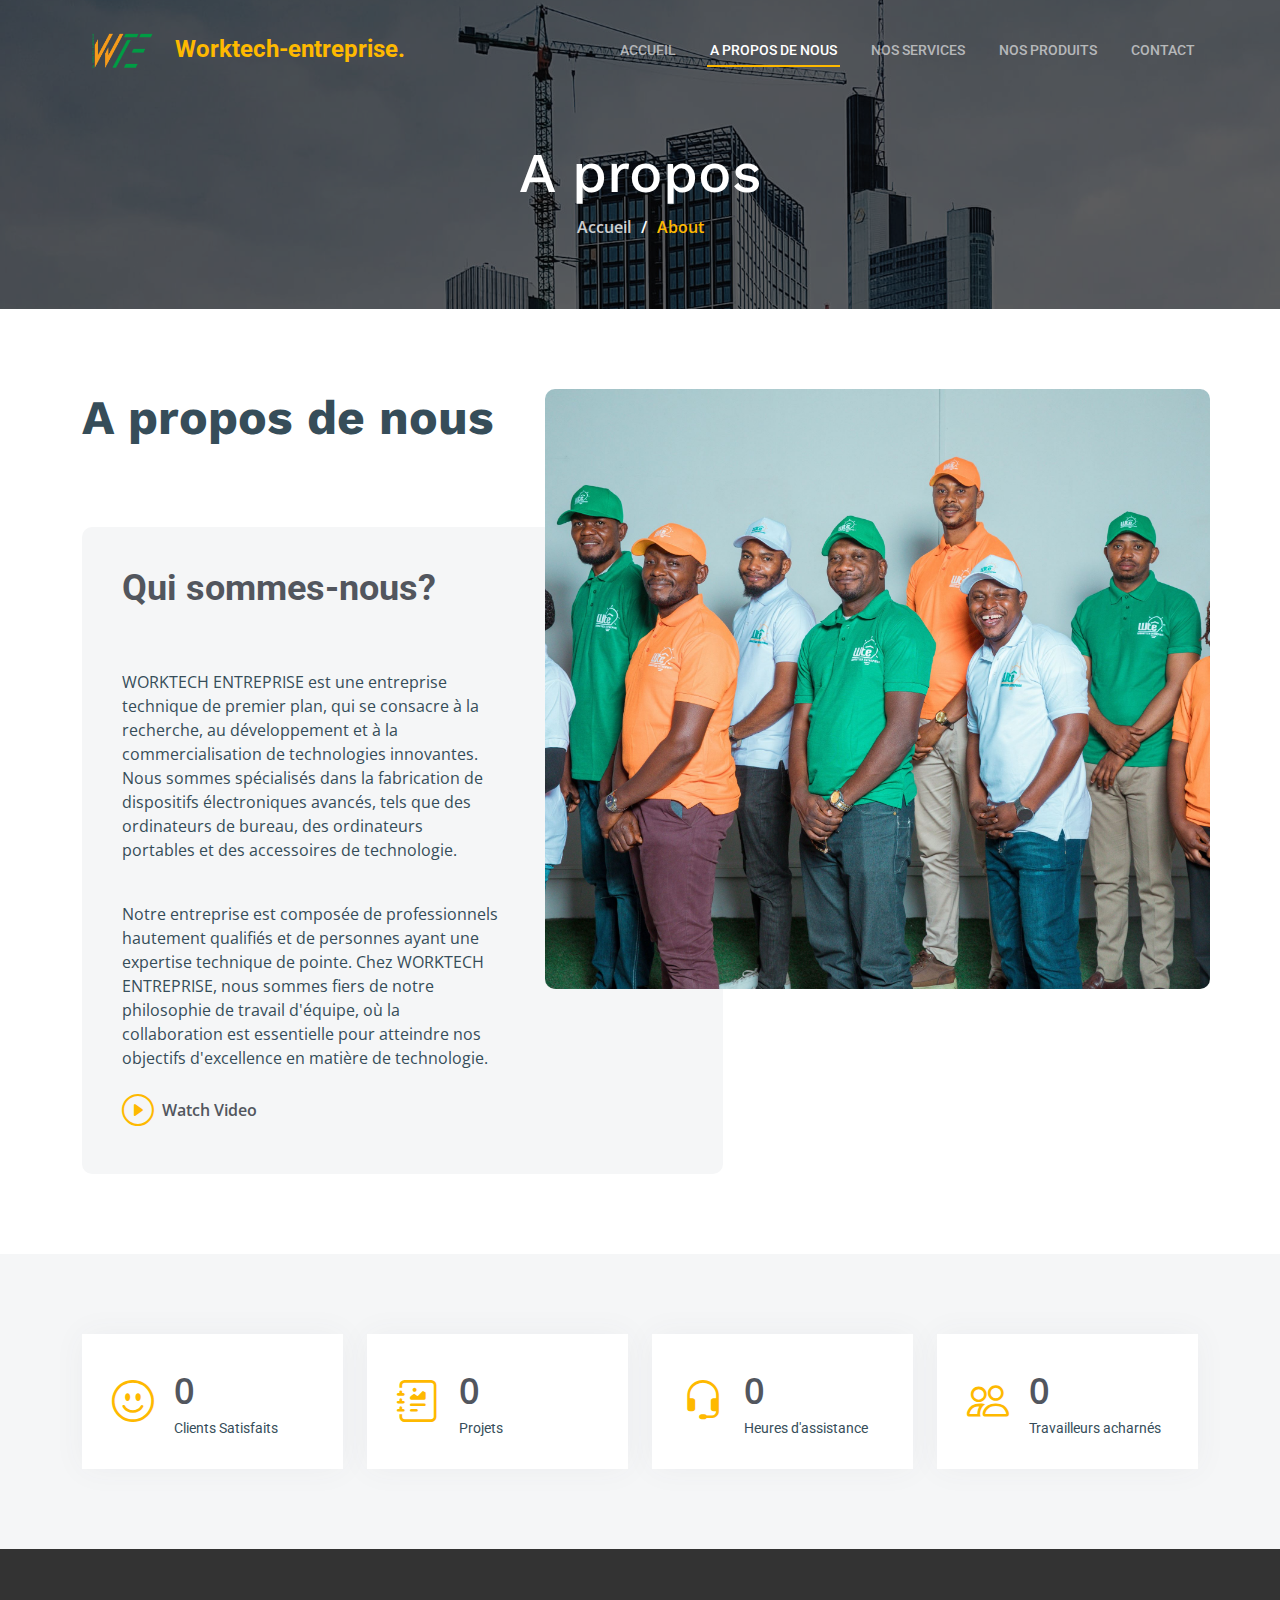
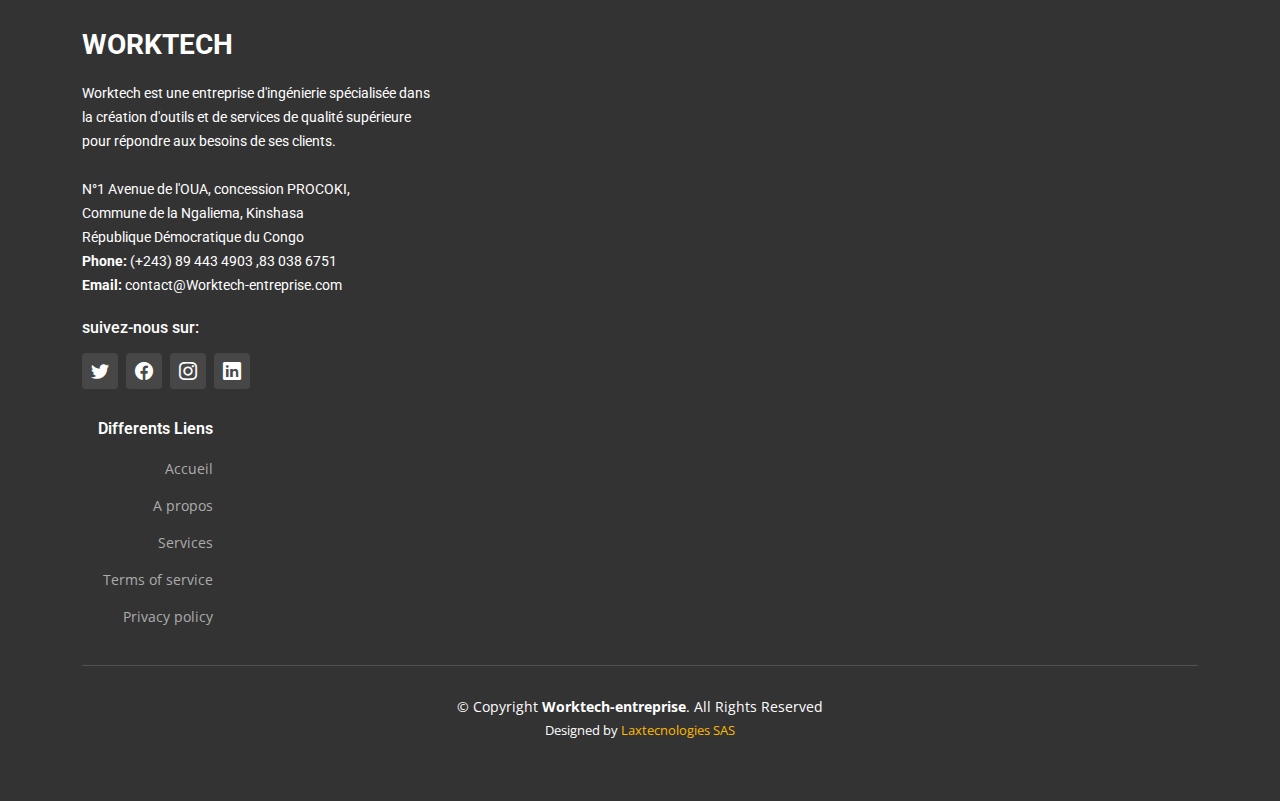
==== about.html @ 432098ad "add all products" ====
<!DOCTYPE html>
<html lang="en">
  <head>
    <meta charset="utf-8" />
    <meta content="width=device-width, initial-scale=1.0" name="viewport" />

    <title>worktech-A propos </title>
    <meta content="" name="description" />
    <meta content="" name="keywords" />

    <!-- Favicons -->
    <!-- Favicons -->
  <link href="assets/LOGOS/favicon.ico" rel="icon">
  <link href="assets/LOGOS/apple-touch-icon.png" rel="apple-touch-icon">

    <!-- Google Fonts -->
    <link rel="preconnect" href="https://fonts.googleapis.com" />
    <link rel="preconnect" href="https://fonts.gstatic.com" crossorigin />
    <link
      href="https://fonts.googleapis.com/css2?family=Open+Sans:ital,wght@0,300;0,400;0,500;0,600;0,700;1,300;1,400;1,600;1,700&family=Roboto:ital,wght@0,300;0,400;0,500;0,600;0,700;1,300;1,400;1,500;1,600;1,700&family=Work+Sans:ital,wght@0,300;0,400;0,500;0,600;0,700;1,300;1,400;1,500;1,600;1,700&display=swap"
      rel="stylesheet"
    />

    <!-- Vendor CSS Files -->
    <link
      href="assets/vendor/bootstrap/css/bootstrap.min.css"
      rel="stylesheet"
    />
    <link
      href="assets/vendor/bootstrap-icons/bootstrap-icons.css"
      rel="stylesheet"
    />
    <link
      href="assets/vendor/fontawesome-free/css/all.min.css"
      rel="stylesheet"
    />
    <link href="assets/vendor/aos/aos.css" rel="stylesheet" />
    <link
      href="assets/vendor/glightbox/css/glightbox.min.css"
      rel="stylesheet"
    />
    <link href="assets/vendor/swiper/swiper-bundle.min.css" rel="stylesheet" />

    <!-- Template Main CSS File -->
    <link href="assets/css/main.css" rel="stylesheet" />

    <!-- =======================================================
  * Template Name: UpConstruction
  * Updated: Jul 27 2023 with Bootstrap v5.3.1
  * Template URL: https://bootstrapmade.com/upconstruction-bootstrap-construction-website-template/
  * Author: BootstrapMade.com
  * License: https://bootstrapmade.com/license/
  ======================================================== -->
  </head>

  <body>
    <!-- ======= Header ======= -->
    <header id="header" class="header d-flex align-items-center">
    <div class="container-fluid container-xl d-flex align-items-center justify-content-between">

      <a href="index.html" class="logo d-flex align-items-center">
        <!-- Uncomment the line below if you also wish to use an image logo -->
        <!-- <img src="assets/img/logo.png" alt=""> -->
        <h1><img src="/assets/LOGOS/TECH NOUVEAU LOGO-1.png" alt=""> <span class="hidden-name">Worktech-entreprise</span><span>.</span></h1>
      </a>

      <i class="mobile-nav-toggle mobile-nav-show bi bi-list"></i>
      <i class="mobile-nav-toggle mobile-nav-hide d-none bi bi-x"></i>
      <nav id="navbar" class="navbar">
        <ul>
          <li><a href="index.html">Accueil</a></li>
          <li><a href="about.html" class="active">A propos de nous</a></li>
          <li><a href="services.html">Nos services</a></li>
          <li><a href="projects.html">Nos Produits</a></li>
         <!--  <li><a href="blog.html">Galerie</a></li> -->
          <!-- <li class="dropdown"><a href="#"><span>Dropdown</span> <i class="bi bi-chevron-down dropdown-indicator"></i></a>
            <ul>
              <li><a href="#">Dropdown 1</a></li>
              <li class="dropdown"><a href="#"><span>Deep Dropdown</span> <i class="bi bi-chevron-down dropdown-indicator"></i></a>
                <ul>
                  <li><a href="#">Deep Dropdown 1</a></li>
                  <li><a href="#">Deep Dropdown 2</a></li>
                  <li><a href="#">Deep Dropdown 3</a></li>
                  <li><a href="#">Deep Dropdown 4</a></li>
                  <li><a href="#">Deep Dropdown 5</a></li>
                </ul>
              </li>
              <li><a href="#">Dropdown 2</a></li>
              <li><a href="#">Dropdown 3</a></li>
              <li><a href="#">Dropdown 4</a></li>
            </ul>
          </li> -->
          <li><a href="contact.html">Contact</a></li>
        </ul>
      </nav><!-- .navbar -->

    </div>
  </header><!-- End Header -->


    <main id="main">
      <!-- ======= Breadcrumbs ======= -->
      <div
        class="breadcrumbs d-flex align-items-center"
        style="background-image: url('/assets/img/breadcrumbs-bg.jpg')"
      >
        <div
          class="container position-relative d-flex flex-column align-items-center"
          data-aos="fade"
        >
          <h2>A propos</h2>
          <ol>
            <li><a href="index.html">Accueil</a></li>
            <li>About</li>
          </ol>
        </div>
      </div>
      <!-- End Breadcrumbs -->

      <!-- ======= About Section ======= -->
      <section id="about" class="about">
        <div class="container" data-aos="fade-up">
          <div class="row position-relative">
            <div
              class="col-lg-7 about-img"
              style="background-image: url(assets/worktech/aboutus.jpg); object-fit: cover; border-radius: 10px;"
            ></div>

            <div class="col-lg-7" >
              <h2>A propos de nous</h2>
              <div class="our-story" style="border-radius: 10px;">
                <h3>Qui sommes-nous?</h3>
                <br />
                <p></p>
                <ul hidden>
                  <li>
                    <i class="bi bi-check-circle"></i>
                    <span>Ullamco laboris nisi ut aliquip ex ea commo</span>
                  </li>
                  <li>
                    <i class="bi bi-check-circle"></i>
                    <span>Duis aute irure dolor in reprehenderit in</span>
                  </li>
                  <li>
                    <i class="bi bi-check-circle"></i>
                    <span>Ullamco laboris nisi ut aliquip ex ea</span>
                  </li>
                </ul>
                <p>
                  WORKTECH ENTREPRISE est une entreprise technique de premier
                  plan, qui se consacre à la recherche, au développement et à la
                  commercialisation de technologies innovantes. Nous sommes
                  spécialisés dans la fabrication de dispositifs électroniques
                  avancés, tels que des ordinateurs de bureau, des ordinateurs
                  portables et des accessoires de technologie.
                </p>
                <br />
                <p>
                  Notre entreprise est composée de professionnels hautement
                  qualifiés et de personnes ayant une expertise technique de
                  pointe. Chez WORKTECH ENTREPRISE, nous sommes fiers de notre
                  philosophie de travail d'équipe, où la collaboration est
                  essentielle pour atteindre nos objectifs d'excellence en
                  matière de technologie.
                </p>

                <div
                  class="watch-video d-flex align-items-center position-relative"
                >
                  <i class="bi bi-play-circle"></i>
                  <a
                    href="/assets/LOGOS/Tout produits WTE Catalog-V2.mp4"
                    class="glightbox stretched-link"
                    >Watch Video</a
                  >
                </div>
              </div>
            </div>
          </div>
        </div>
      </section>
      <!-- End About Section -->

      <!-- ======= Stats Counter Section ======= -->
      <section id="stats-counter" class="stats-counter section-bg">
        <div class="container">
          <div class="row gy-4">
            <div class="col-lg-3 col-md-6">
              <div class="stats-item d-flex align-items-center w-100 h-100">
                <i class="bi bi-emoji-smile color-blue flex-shrink-0"></i>
                <div>
                  <span
                    data-purecounter-start="0"
                    data-purecounter-end="232"
                    data-purecounter-duration="1"
                    class="purecounter"
                  ></span>
                  <p>Clients Satisfaits</p>
                </div>
              </div>
            </div>
            <!-- End Stats Item -->

            <div class="col-lg-3 col-md-6">
              <div class="stats-item d-flex align-items-center w-100 h-100">
                <i
                  class="bi bi-journal-richtext color-orange flex-shrink-0"
                ></i>
                <div>
                  <span
                    data-purecounter-start="0"
                    data-purecounter-end="100"
                    data-purecounter-duration="1"
                    class="purecounter"
                  ></span>
                  <p>Projets</p>
                </div>
              </div>
            </div>
            <!-- End Stats Item -->

            <div class="col-lg-3 col-md-6">
              <div class="stats-item d-flex align-items-center w-100 h-100">
                <i class="bi bi-headset color-green flex-shrink-0"></i>
                <div>
                  <span
                    data-purecounter-start="0"
                    data-purecounter-end="1463"
                    data-purecounter-duration="1"
                    class="purecounter"
                  ></span>
                  <p>Heures d'assistance</p>
                </div>
              </div>
            </div>
            <!-- End Stats Item -->

            <div class="col-lg-3 col-md-6">
              <div class="stats-item d-flex align-items-center w-100 h-100">
                <i class="bi bi-people color-pink flex-shrink-0"></i>
                <div>
                  <span
                    data-purecounter-start="0"
                    data-purecounter-end="15"
                    data-purecounter-duration="1"
                    class="purecounter"
                  ></span>
                  <p>Travailleurs acharnés</p>
                </div>
              </div>
            </div>
            <!-- End Stats Item -->
          </div>
        </div>
      </section>
      <!-- End Stats Counter Section -->

      <!-- ======= Alt Services Section ======= -->
      <section hidden id="alt-services" class="alt-services">
        <div class="container" data-aos="fade-up">
          <div class="row justify-content-around gy-4">
            <div
              class="col-lg-6 img-bg"
              style="background-image: url(assets/img/alt-services.jpg)"
              data-aos="zoom-in"
              data-aos-delay="100"
            ></div>

            <div class="col-lg-5 d-flex flex-column justify-content-center">
              <h3>Enim quis est voluptatibus aliquid consequatur fugiat</h3>
              <p>
                Esse voluptas cumque vel exercitationem. Reiciendis est hic
                accusamus. Non ipsam et sed minima temporibus laudantium. Soluta
                voluptate sed facere corporis dolores excepturi
              </p>

              <div
                class="icon-box d-flex position-relative"
                data-aos="fade-up"
                data-aos-delay="100"
              >
                <i class="bi bi-easel flex-shrink-0"></i>
                <div>
                  <h4><a href="" class="stretched-link">Lorem Ipsum</a></h4>
                  <p>
                    Voluptatum deleniti atque corrupti quos dolores et quas
                    molestias excepturi sint occaecati cupiditate non provident
                  </p>
                </div>
              </div>
              <!-- End Icon Box -->

              <div
                class="icon-box d-flex position-relative"
                data-aos="fade-up"
                data-aos-delay="200"
              >
                <i class="bi bi-patch-check flex-shrink-0"></i>
                <div>
                  <h4><a href="" class="stretched-link">Nemo Enim</a></h4>
                  <p>
                    At vero eos et accusamus et iusto odio dignissimos ducimus
                    qui blanditiis praesentium voluptatum deleniti atque
                  </p>
                </div>
              </div>
              <!-- End Icon Box -->

              <div
                class="icon-box d-flex position-relative"
                data-aos="fade-up"
                data-aos-delay="300"
              >
                <i class="bi bi-brightness-high flex-shrink-0"></i>
                <div>
                  <h4><a href="" class="stretched-link">Dine Pad</a></h4>
                  <p>
                    Explicabo est voluptatum asperiores consequatur magnam. Et
                    veritatis odit. Sunt aut deserunt minus aut eligendi omnis
                  </p>
                </div>
              </div>
              <!-- End Icon Box -->

              <div
                class="icon-box d-flex position-relative"
                data-aos="fade-up"
                data-aos-delay="400"
              >
                <i class="bi bi-brightness-high flex-shrink-0"></i>
                <div>
                  <h4><a href="" class="stretched-link">Tride clov</a></h4>
                  <p>
                    Est voluptatem labore deleniti quis a delectus et. Saepe
                    dolorem libero sit non aspernatur odit amet. Et eligendi
                  </p>
                </div>
              </div>
              <!-- End Icon Box -->
            </div>
          </div>
        </div>
      </section>
      <!-- End Alt Services Section -->

      <!-- ======= Alt Services Section 2 ======= -->
      <section hidden id="alt-services-2" class="alt-services section-bg">
        <div class="container" data-aos="fade-up">
          <div class="row justify-content-around gy-4">
            <div class="col-lg-5 d-flex flex-column justify-content-center">
              <h3>
                Non quasi officia eum nobis et rerum epudiandae rem voluptatem
              </h3>
              <p>
                Maxime quia dolorum alias perspiciatis. Earum voluptatem sint at
                non. Ducimus maxime minima iste magni sit praesentium assumenda
                minus. Amet rerum saepe tempora vero.
              </p>

              <div
                class="icon-box d-flex position-relative"
                data-aos="fade-up"
                data-aos-delay="100"
              >
                <i class="bi bi-easel flex-shrink-0"></i>
                <div>
                  <h4><a href="" class="stretched-link">Lorem Ipsum</a></h4>
                  <p>
                    Voluptatum deleniti atque corrupti quos dolores et quas
                    molestias excepturi sint occaecati cupiditate non provident
                  </p>
                </div>
              </div>
              <!-- End Icon Box -->

              <div
                class="icon-box d-flex position-relative"
                data-aos="fade-up"
                data-aos-delay="200"
              >
                <i class="bi bi-patch-check flex-shrink-0"></i>
                <div>
                  <h4><a href="" class="stretched-link">Nemo Enim</a></h4>
                  <p>
                    At vero eos et accusamus et iusto odio dignissimos ducimus
                    qui blanditiis praesentium voluptatum deleniti atque
                  </p>
                </div>
              </div>
              <!-- End Icon Box -->

              <div
                class="icon-box d-flex position-relative"
                data-aos="fade-up"
                data-aos-delay="300"
              >
                <i class="bi bi-brightness-high flex-shrink-0"></i>
                <div>
                  <h4><a href="" class="stretched-link">Dine Pad</a></h4>
                  <p>
                    Explicabo est voluptatum asperiores consequatur magnam. Et
                    veritatis odit. Sunt aut deserunt minus aut eligendi omnis
                  </p>
                </div>
              </div>
              <!-- End Icon Box -->

              <div
                class="icon-box d-flex position-relative"
                data-aos="fade-up"
                data-aos-delay="400"
              >
                <i class="bi bi-brightness-high flex-shrink-0"></i>
                <div>
                  <h4><a href="" class="stretched-link">Tride clov</a></h4>
                  <p>
                    Est voluptatem labore deleniti quis a delectus et. Saepe
                    dolorem libero sit non aspernatur odit amet. Et eligendi
                  </p>
                </div>
              </div>
              <!-- End Icon Box -->
            </div>

            <div
              class="col-lg-6 img-bg"
              style="background-image: url(assets/img/alt-services-2.jpg)"
              data-aos="zoom-in"
              data-aos-delay="100"
            ></div>
          </div>
        </div>
      </section>
      <!-- End Alt Services Section 2 -->

      <!-- ======= Our Team Section ======= -->
      <section hidden id="team" class="team">
        <div class="container" data-aos="fade-up">
          <div class="section-header">
            <h2>Notre équipe</h2>
            <p hidden>
              Aperiam dolorum et et wuia molestias qui eveniet numquam nihil
              porro incidunt dolores placeat sunt id nobis omnis tiledo stran
              delop
            </p>
          </div>

          <div class="row gy-5">
            <div
              class="col-lg-4 col-md-6 member"
              data-aos="fade-up"
              data-aos-delay="100"
            >
            <style>
              .member-img{
                width: 250px;
                height: 250px;
                object-fit: cover;
              }
            </style>

              <div class="member-img">
                <img
                  src="assets/worktech/Gérant1.png"
                  class="img-fluid"
                  alt="Gerant rodrick disolokele"
                />
                <div hidden class="social">
                  <a href="#"><i class="bi bi-twitter"></i></a>
                  <a href="#"><i class="bi bi-facebook"></i></a>
                  <a href="#"><i class="bi bi-instagram"></i></a>
                  <a href="#"><i class="bi bi-linkedin"></i></a>
                </div>
              </div>
              <div class="member-info text-center">
                <h4>Rodrick disolokele</h4>
                <span> Gerant</span>
                <p hidden>
                  Aliquam iure quaerat voluptatem praesentium possimus unde
                  laudantium vel dolorum distinctio dire flow
                </p>
              </div>
            </div>
            <!-- End Team Member -->

            <div hidden
              class="col-lg-4 col-md-6 member"
              data-aos="fade-up"
              data-aos-delay="200"
            >
              <div class="member-img">
                <img
                  src="assets/worktech/Charger de Commerce interne et externe.png"
                  class="img-fluid"
                  alt=""
                />
                <div class="social">
                  <a href="#"><i class="bi bi-twitter"></i></a>
                  <a href="#"><i class="bi bi-facebook"></i></a>
                  <a href="#"><i class="bi bi-instagram"></i></a>
                  <a href="#"><i class="bi bi-linkedin"></i></a>
                </div>
              </div>
              <div class="member-info text-center">
                <h4>Sarah Jhonson</h4>
                <span>Charger de Commerce interne et externe</span>
                <p>
                  Labore ipsam sit consequatur exercitationem rerum laboriosam
                  laudantium aut quod dolores exercitationem ut
                </p>
              </div>
            </div>
            <!-- End Team Member -->

            <div hidden
              class="col-lg-4 col-md-6 member"
              data-aos="fade-up"
              data-aos-delay="300"
            >
              <div class="member-img">
                <img
                  src="assets/worktech/Charger de Marketing.png"
                  class="img-fluid"
                  alt=""
                />
                <div class="social">
                  <a href="#"><i class="bi bi-twitter"></i></a>
                  <a href="#"><i class="bi bi-facebook"></i></a>
                  <a href="#"><i class="bi bi-instagram"></i></a>
                  <a href="#"><i class="bi bi-linkedin"></i></a>
                </div>
              </div>
              <div class="member-info text-center">
                <h4>William Anderson</h4>
                <span>Charger de Marketing</span>
                <p>
                  Illum minima ea autem doloremque ipsum quidem quas aspernatur
                  modi ut praesentium vel tque sed facilis at qui
                </p>
              </div>
            </div>
            <!-- End Team Member -->

            <div hidden
              class="col-lg-4 col-md-6 member"
              data-aos="fade-up"
              data-aos-delay="400"
            >
              <div class="member-img">
                <img
                  src="assets/worktech/comptabilité1 et courrier.png"
                  class="img-fluid"
                  alt=""
                />
                <div class="social">
                  <a href="#"><i class="bi bi-twitter"></i></a>
                  <a href="#"><i class="bi bi-facebook"></i></a>
                  <a href="#"><i class="bi bi-instagram"></i></a>
                  <a href="#"><i class="bi bi-linkedin"></i></a>
                </div>
              </div>
              <div class="member-info text-center">
                <h4>Amanda Jepson</h4>
                <span>comptabilité1 et courrier</span>
                <p>
                  Magni voluptatem accusamus assumenda cum nisi aut qui dolorem
                  voluptate sed et veniam quasi quam consectetur
                </p>
              </div>
            </div>
            <!-- End Team Member -->

            <div hidden
              class="col-lg-4 col-md-6 member"
              data-aos="fade-up"
              data-aos-delay="500"
            >
              <div class="member-img">
                <img
                  src="assets/worktech/Juridique.png"
                  class="img-fluid"
                  alt=""
                />
                <div class="social">
                  <a href="#"><i class="bi bi-twitter"></i></a>
                  <a href="#"><i class="bi bi-facebook"></i></a>
                  <a href="#"><i class="bi bi-instagram"></i></a>
                  <a href="#"><i class="bi bi-linkedin"></i></a>
                </div>
              </div>
              <div class="member-info text-center">
                <h4>Brian Doe</h4>
                <span>Juridique</span>
                <p>
                  Qui consequuntur quos accusamus magnam quo est molestiae eius
                  laboriosam sunt doloribus quia impedit laborum velit
                </p>
              </div>
            </div>
            <!-- End Team Member -->

            <div hidden
              class="col-lg-4 col-md-6 member"
              data-aos="fade-up"
              data-aos-delay="600"
            >
              <div class="member-img">
                <img
                  src="assets/worktech/Responsable de la finance.png"
                  class="img-fluid"
                  alt=""
                />
                <div class="social">
                  <a href="#"><i class="bi bi-twitter"></i></a>
                  <a href="#"><i class="bi bi-facebook"></i></a>
                  <a href="#"><i class="bi bi-instagram"></i></a>
                  <a href="#"><i class="bi bi-linkedin"></i></a>
                </div>
              </div>
              <div class="member-info text-center">
                <h4>Josepha Palas</h4>
                <span>Responsable de la finance</span>
                <p>
                  Sint sint eveniet explicabo amet consequatur nesciunt error
                  enim rerum earum et omnis fugit eligendi cupiditate vel
                </p>
              </div>
            </div>
            <!-- End Team Member -->

            <div hidden
              class="col-lg-4 col-md-6 member"
              data-aos="fade-up"
              data-aos-delay="600"
            >
              <div class="member-img">
                <img
                  src="assets/worktech/Secretaire Général.png"
                  class="img-fluid"
                  alt=""
                />
                <div class="social">
                  <a href="#"><i class="bi bi-twitter"></i></a>
                  <a href="#"><i class="bi bi-facebook"></i></a>
                  <a href="#"><i class="bi bi-instagram"></i></a>
                  <a href="#"><i class="bi bi-linkedin"></i></a>
                </div>
              </div>
              <div class="member-info text-center">
                <h4>Josepha Palas</h4>
                <span>Secretaire Général</span>
                <p>
                  Sint sint eveniet explicabo amet consequatur nesciunt error
                  enim rerum earum et omnis fugit eligendi cupiditate vel
                </p>
              </div>
            </div>
            <!-- End Team Member -->


            <div hidden
              class="col-lg-4 col-md-6 member"
              data-aos="fade-up"
              data-aos-delay="600"
            >
              <div class="member-img">
                <img
                  src="assets/worktech/Technicien AD.png"
                  class="img-fluid"
                  alt=""
                />
                <div class="social">
                  <a href="#"><i class="bi bi-twitter"></i></a>
                  <a href="#"><i class="bi bi-facebook"></i></a>
                  <a href="#"><i class="bi bi-instagram"></i></a>
                  <a href="#"><i class="bi bi-linkedin"></i></a>
                </div>
              </div>
              <div class="member-info text-center">
                <h4>Josepha Palas</h4>
                <span>Technicien AD</span>
                <p>
                  Sint sint eveniet explicabo amet consequatur nesciunt error
                  enim rerum earum et omnis fugit eligendi cupiditate vel
                </p>
              </div>
            </div>
            <!-- End Team Member -->

            <div hidden
              class="col-lg-4 col-md-6 member"
              data-aos="fade-up"
              data-aos-delay="600"
            >
              <div class="member-img">
                <img
                  src="assets/worktech/Technicien.png"
                  class="img-fluid"
                  alt=""
                />
                <div class="social">
                  <a href="#"><i class="bi bi-twitter"></i></a>
                  <a href="#"><i class="bi bi-facebook"></i></a>
                  <a href="#"><i class="bi bi-instagram"></i></a>
                  <a href="#"><i class="bi bi-linkedin"></i></a>
                </div>
              </div>
              <div class="member-info text-center">
                <h4>Josepha Palas</h4>
                <span>Technicien</span>
                <p>
                  Sint sint eveniet explicabo amet consequatur nesciunt error
                  enim rerum earum et omnis fugit eligendi cupiditate vel
                </p>
              </div>
            </div>
            <!-- End Team Member -->
          </div>
        </div>
      </section>
      <!-- End Our Team Section -->

      <!-- ======= Testimonials Section ======= -->
      <section hidden id="testimonials" class="testimonials section-bg">
        <div class="container" data-aos="fade-up">
          <div class="section-header">
            <h2>Testimonials</h2>
            <p>
              Quam sed id excepturi ccusantium dolorem ut quis dolores nisi llum
              nostrum enim velit qui ut et autem uia reprehenderit sunt deleniti
            </p>
          </div>

          <div class="slides-2 swiper">
            <div class="swiper-wrapper">
              <div class="swiper-slide">
                <div class="testimonial-wrap">
                  <div class="testimonial-item">
                    <img
                      src="assets/img/testimonials/testimonials-1.jpg"
                      class="testimonial-img"
                      alt=""
                    />
                    <h3>Saul Goodman</h3>
                    <h4>Ceo &amp; Founder</h4>
                    <div class="stars">
                      <i class="bi bi-star-fill"></i
                      ><i class="bi bi-star-fill"></i
                      ><i class="bi bi-star-fill"></i
                      ><i class="bi bi-star-fill"></i
                      ><i class="bi bi-star-fill"></i>
                    </div>
                    <p>
                      <i class="bi bi-quote quote-icon-left"></i>
                      Proin iaculis purus consequat sem cure digni ssim donec
                      porttitora entum suscipit rhoncus. Accusantium quam,
                      ultricies eget id, aliquam eget nibh et. Maecen aliquam,
                      risus at semper.
                      <i class="bi bi-quote quote-icon-right"></i>
                    </p>
                  </div>
                </div>
              </div>
              <!-- End testimonial item -->

              <div class="swiper-slide">
                <div class="testimonial-wrap">
                  <div class="testimonial-item">
                    <img
                      src="assets/img/testimonials/testimonials-2.jpg"
                      class="testimonial-img"
                      alt=""
                    />
                    <h3>Sara Wilsson</h3>
                    <h4>Designer</h4>
                    <div class="stars">
                      <i class="bi bi-star-fill"></i
                      ><i class="bi bi-star-fill"></i
                      ><i class="bi bi-star-fill"></i
                      ><i class="bi bi-star-fill"></i
                      ><i class="bi bi-star-fill"></i>
                    </div>
                    <p>
                      <i class="bi bi-quote quote-icon-left"></i>
                      Export tempor illum tamen malis malis eram quae irure esse
                      labore quem cillum quid cillum eram malis quorum velit
                      fore eram velit sunt aliqua noster fugiat irure amet legam
                      anim culpa.
                      <i class="bi bi-quote quote-icon-right"></i>
                    </p>
                  </div>
                </div>
              </div>
              <!-- End testimonial item -->

              <div class="swiper-slide">
                <div class="testimonial-wrap">
                  <div class="testimonial-item">
                    <img
                      src="assets/img/testimonials/testimonials-3.jpg"
                      class="testimonial-img"
                      alt=""
                    />
                    <h3>Jena Karlis</h3>
                    <h4>Store Owner</h4>
                    <div class="stars">
                      <i class="bi bi-star-fill"></i
                      ><i class="bi bi-star-fill"></i
                      ><i class="bi bi-star-fill"></i
                      ><i class="bi bi-star-fill"></i
                      ><i class="bi bi-star-fill"></i>
                    </div>
                    <p>
                      <i class="bi bi-quote quote-icon-left"></i>
                      Enim nisi quem export duis labore cillum quae magna enim
                      sint quorum nulla quem veniam duis minim tempor labore
                      quem eram duis noster aute amet eram fore quis sint minim.
                      <i class="bi bi-quote quote-icon-right"></i>
                    </p>
                  </div>
                </div>
              </div>
              <!-- End testimonial item -->

              <div class="swiper-slide">
                <div class="testimonial-wrap">
                  <div class="testimonial-item">
                    <img
                      src="assets/img/testimonials/testimonials-4.jpg"
                      class="testimonial-img"
                      alt=""
                    />
                    <h3>Matt Brandon</h3>
                    <h4>Freelancer</h4>
                    <div class="stars">
                      <i class="bi bi-star-fill"></i
                      ><i class="bi bi-star-fill"></i
                      ><i class="bi bi-star-fill"></i
                      ><i class="bi bi-star-fill"></i
                      ><i class="bi bi-star-fill"></i>
                    </div>
                    <p>
                      <i class="bi bi-quote quote-icon-left"></i>
                      Fugiat enim eram quae cillum dolore dolor amet nulla culpa
                      multos export minim fugiat minim velit minim dolor enim
                      duis veniam ipsum anim magna sunt elit fore quem dolore
                      labore illum veniam.
                      <i class="bi bi-quote quote-icon-right"></i>
                    </p>
                  </div>
                </div>
              </div>
              <!-- End testimonial item -->

              <div class="swiper-slide">
                <div class="testimonial-wrap">
                  <div class="testimonial-item">
                    <img
                      src="assets/img/testimonials/testimonials-5.jpg"
                      class="testimonial-img"
                      alt=""
                    />
                    <h3>John Larson</h3>
                    <h4>Entrepreneur</h4>
                    <div class="stars">
                      <i class="bi bi-star-fill"></i
                      ><i class="bi bi-star-fill"></i
                      ><i class="bi bi-star-fill"></i
                      ><i class="bi bi-star-fill"></i
                      ><i class="bi bi-star-fill"></i>
                    </div>
                    <p>
                      <i class="bi bi-quote quote-icon-left"></i>
                      Quis quorum aliqua sint quem legam fore sunt eram irure
                      aliqua veniam tempor noster veniam enim culpa labore duis
                      sunt culpa nulla illum cillum fugiat legam esse veniam
                      culpa fore nisi cillum quid.
                      <i class="bi bi-quote quote-icon-right"></i>
                    </p>
                  </div>
                </div>
              </div>
              <!-- End testimonial item -->
            </div>
            <div class="swiper-pagination"></div>
          </div>
        </div>
      </section>
      <!-- End Testimonials Section -->
    </main>
    <!-- End #main -->

    <!-- ======= Footer ======= -->
    <footer id="footer" class="footer">
      <div class="footer-content position-relative">
        <div class="container">
          <div class="row">
            <div class="col-lg-4 col-md-6">
              <div class="footer-info">
                <h3>Worktech</h3>
                <p>
                  Worktech est une entreprise d'ingénierie spécialisée dans la
                  création d'outils et de services de qualité supérieure pour
                  répondre aux besoins de ses clients.
                </p>
                <p>
                  <br />
                  N°1 Avenue de l'OUA, concession PROCOKI,<br />
                  Commune de la Ngaliema, Kinshasa <br />
                  République Démocratique du Congo<br />
                  <strong>Phone:</strong> (+243) 89 443 4903 ,83 038 6751<br />
                  <strong>Email:</strong> contact@Worktech-entreprise.com<br />
                </p>
                <br />
                <h6>suivez-nous sur:</h6>
                <div class="social-links d-flex mt-3">
                <a href="https://twitter.com/Rodrigue1110?t=mQ6gPwR1kAyjZk72YvC5Tw&s=08" class="d-flex align-items-center justify-content-center"><i class="bi bi-twitter"></i></a>
                <a href="https://web.facebook.com/profile.php?id=100063923026863" class="d-flex align-items-center justify-content-center"><i class="bi bi-facebook"></i></a>
                <a href="https://www.instagram.com/worktechentr/" class="d-flex align-items-center justify-content-center"><i class="bi bi-instagram"></i></a>
                <a href="https://www.linkedin.com/company/worktech-entreprise/?originalSubdomain=cd" class="d-flex align-items-center justify-content-center"><i class="bi bi-linkedin"></i></a>
              </div>
            </div>
                </div>
              </div>
            </div>
            <!-- End footer info column-->

            <div style="text-align: end;" class="col-lg-2 col-md-3 footer-links">
              <h4>Differents Liens</h4>
              <ul>
                <li><a href="index.html">Accueil</a></li>
                <li><a href="about.html">A propos</a></li>
                <li><a href="services.html">Services</a></li>
                <li><a href="#">Terms of service</a></li>
                <li><a href="#">Privacy policy</a></li>
              </ul>
            </div>
            <!-- End footer links column-->

            <!--  <div class="col-lg-2 col-md-3 footer-links">
            <h4>Our Services</h4>
            <ul>
              <li><a href="#">Web Design</a></li>
              <li><a href="#">Web Development</a></li>
              <li><a href="#">Product Management</a></li>
              <li><a href="#">Marketing</a></li>
              <li><a href="#">Graphic Design</a></li>
            </ul>
          </div> --><!-- End footer links column-->

            <!--    <div class="col-lg-2 col-md-3 footer-links">
            <h4>Hic solutasetp</h4>
            <ul>
              <li><a href="#">Molestiae accusamus iure</a></li>
              <li><a href="#">Excepturi dignissimos</a></li>
              <li><a href="#">Suscipit distinctio</a></li>
              <li><a href="#">Dilecta</a></li>
              <li><a href="#">Sit quas consectetur</a></li>
            </ul>
          </div> --><!-- End footer links column-->

            <!-- <div class="col-lg-2 col-md-3 footer-links">
            <h4>Nobis illum</h4>
            <ul>
              <li><a href="#">Ipsam</a></li>
              <li><a href="#">Laudantium dolorum</a></li>
              <li><a href="#">Dinera</a></li>
              <li><a href="#">Trodelas</a></li>
              <li><a href="#">Flexo</a></li>
            </ul>
          </div>--><!-- End footer links column-->
          </div>
        </div>
      </div>

      <div class="footer-legal text-center position-relative">
        <div class="container">
          <div class="copyright">
            &copy; Copyright <strong><span>Worktech-entreprise</span></strong
            >. All Rights Reserved
          </div>
          <div class="credits">
            <!-- All the links in the footer should remain intact. -->
            <!-- You can delete the links only if you purchased the pro version. -->
            <!-- Licensing information: https://bootstrapmade.com/license/ -->
            <!-- Purchase the pro version with working PHP/AJAX contact form: https://bootstrapmade.com/upconstruction-bootstrap-construction-website-template/ -->
            Designed by <a href="https://laxtech.pro/" target="_blank">Laxtecnologies SAS</a>
          </div>
        </div>
      </div>
    </footer>
    <!-- End Footer -->

    <a
      href="#"
      class="scroll-top d-flex align-items-center justify-content-center"
      ><i class="bi bi-arrow-up-short"></i
    ></a>

    <div id="preloader"></div>

    <!-- Vendor JS Files -->
    <script src="assets/vendor/bootstrap/js/bootstrap.bundle.min.js"></script>
    <script src="assets/vendor/aos/aos.js"></script>
    <script src="assets/vendor/glightbox/js/glightbox.min.js"></script>
    <script src="assets/vendor/isotope-layout/isotope.pkgd.min.js"></script>
    <script src="assets/vendor/swiper/swiper-bundle.min.js"></script>
    <script src="assets/vendor/purecounter/purecounter_vanilla.js"></script>
    <script src="assets/vendor/php-email-form/validate.js"></script>

    <!-- Template Main JS File -->
    <script src="assets/js/main.js"></script>
  </body>
</html>
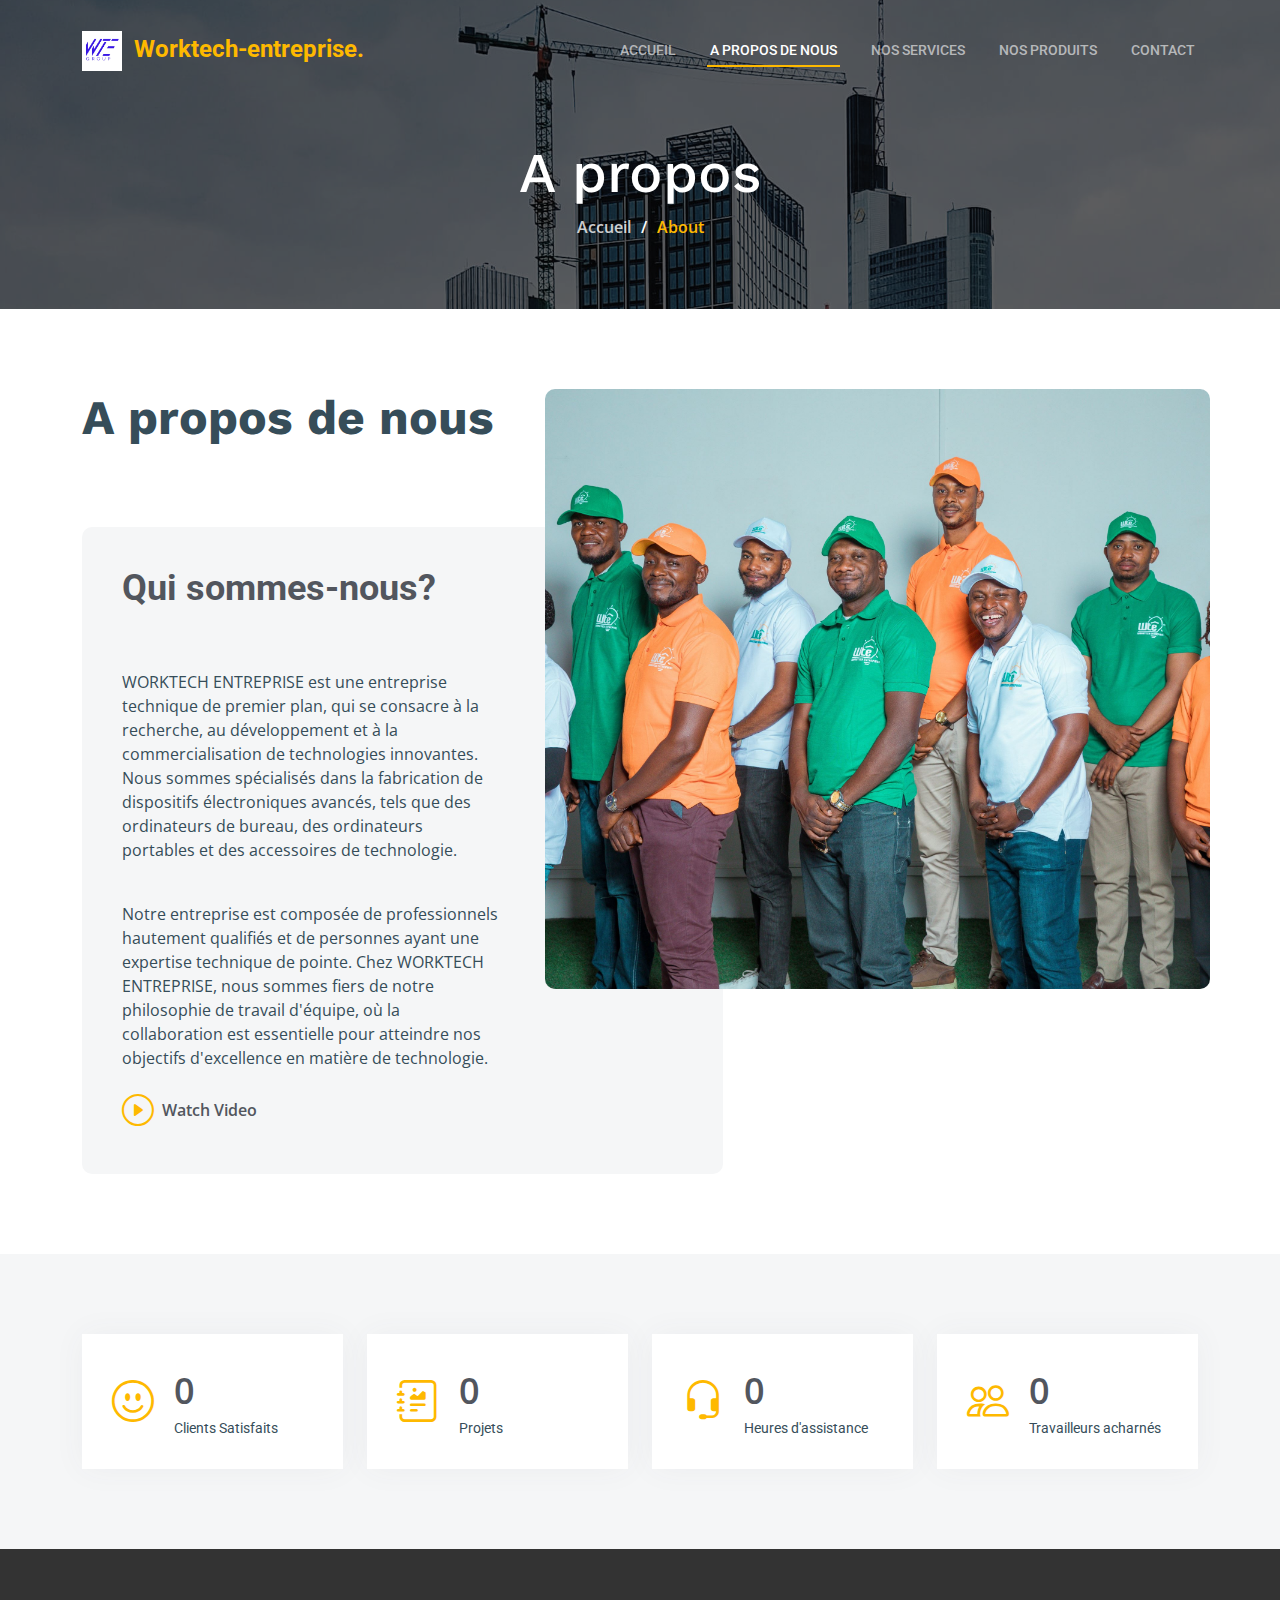
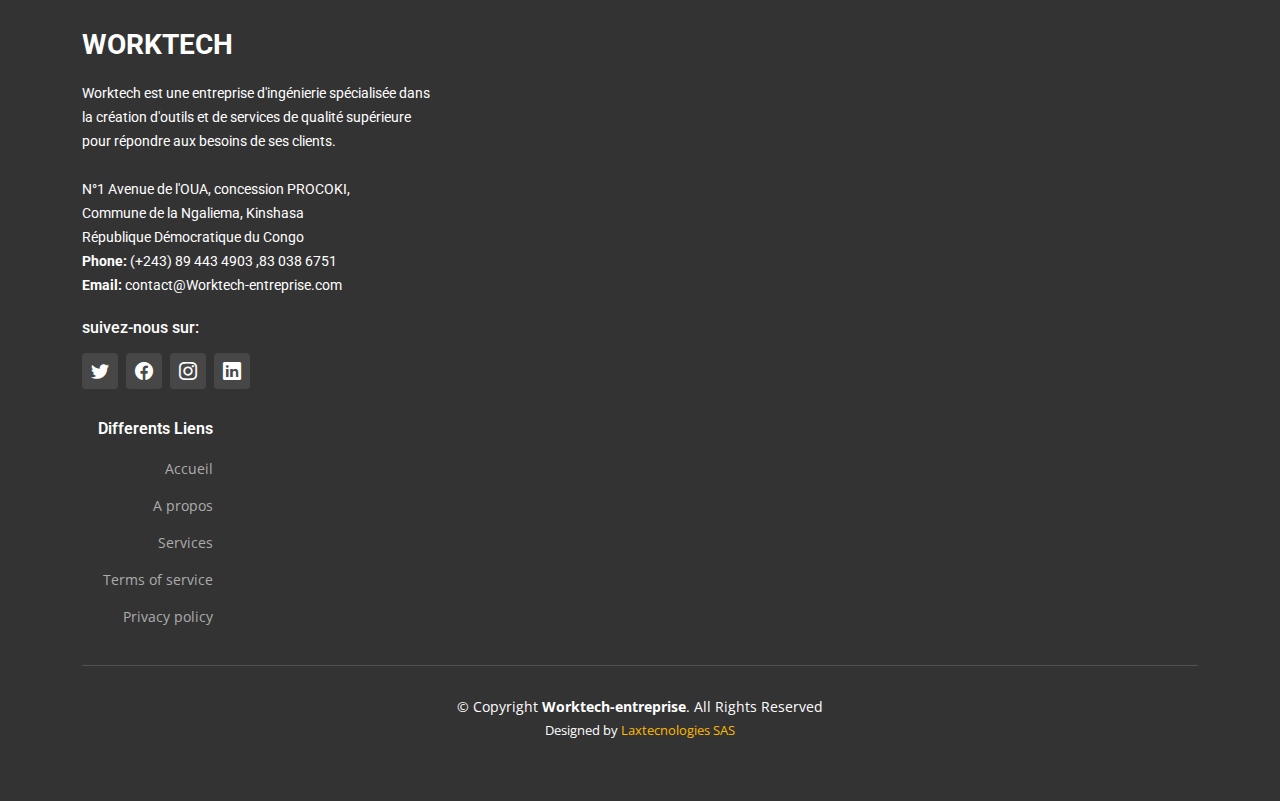
==== commit 3bbd5649: "change logo and name" ====
--- a/about.html
+++ b/about.html
@@ -61,7 +61,7 @@
       <a href="index.html" class="logo d-flex align-items-center">
         <!-- Uncomment the line below if you also wish to use an image logo -->
         <!-- <img src="assets/img/logo.png" alt=""> -->
-        <h1><img src="/assets/LOGOS/TECH NOUVEAU LOGO-1.png" alt=""> <span class="hidden-name">Worktech-entreprise</span><span>.</span></h1>
+        <h1><img src="/assets/LOGOS/logo_new.jpeg" alt=""> <span class="hidden-name">Worktech-entreprise</span><span>.</span></h1>
       </a>
 
       <i class="mobile-nav-toggle mobile-nav-show bi bi-list"></i>
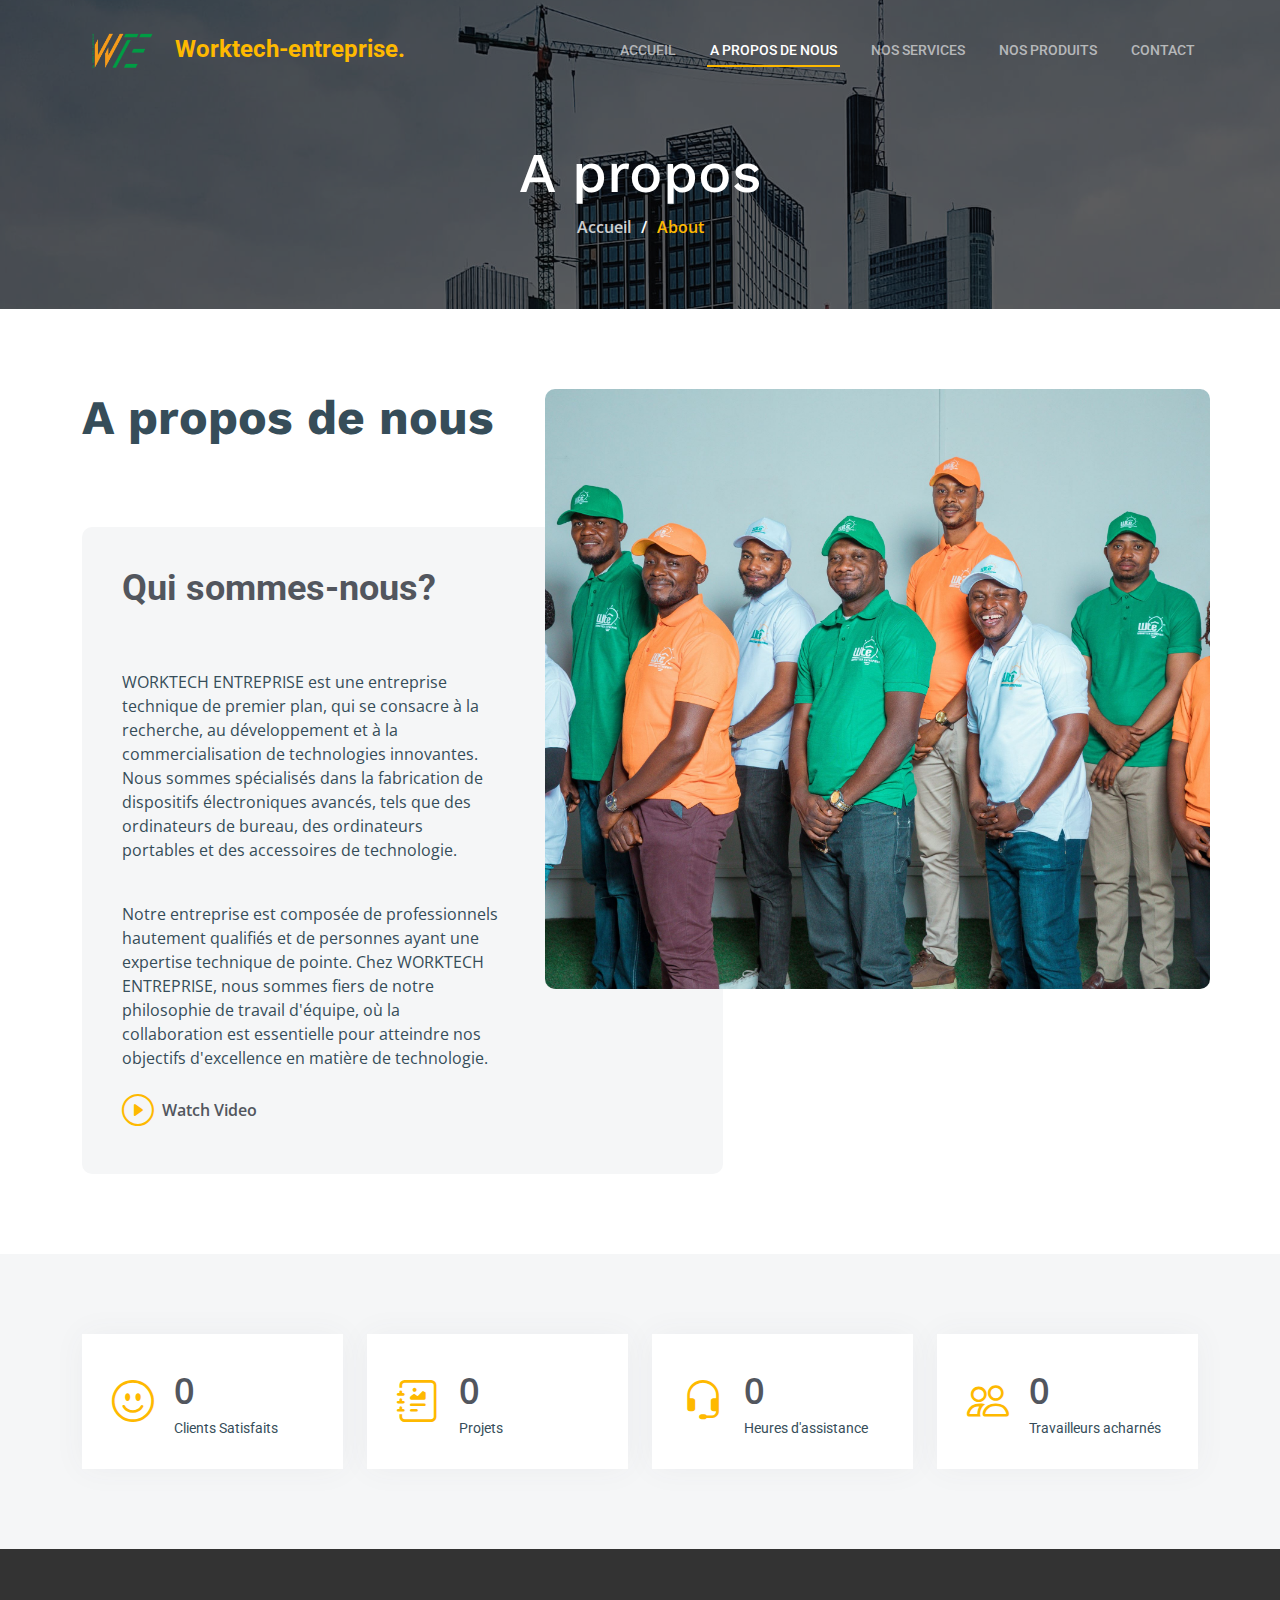
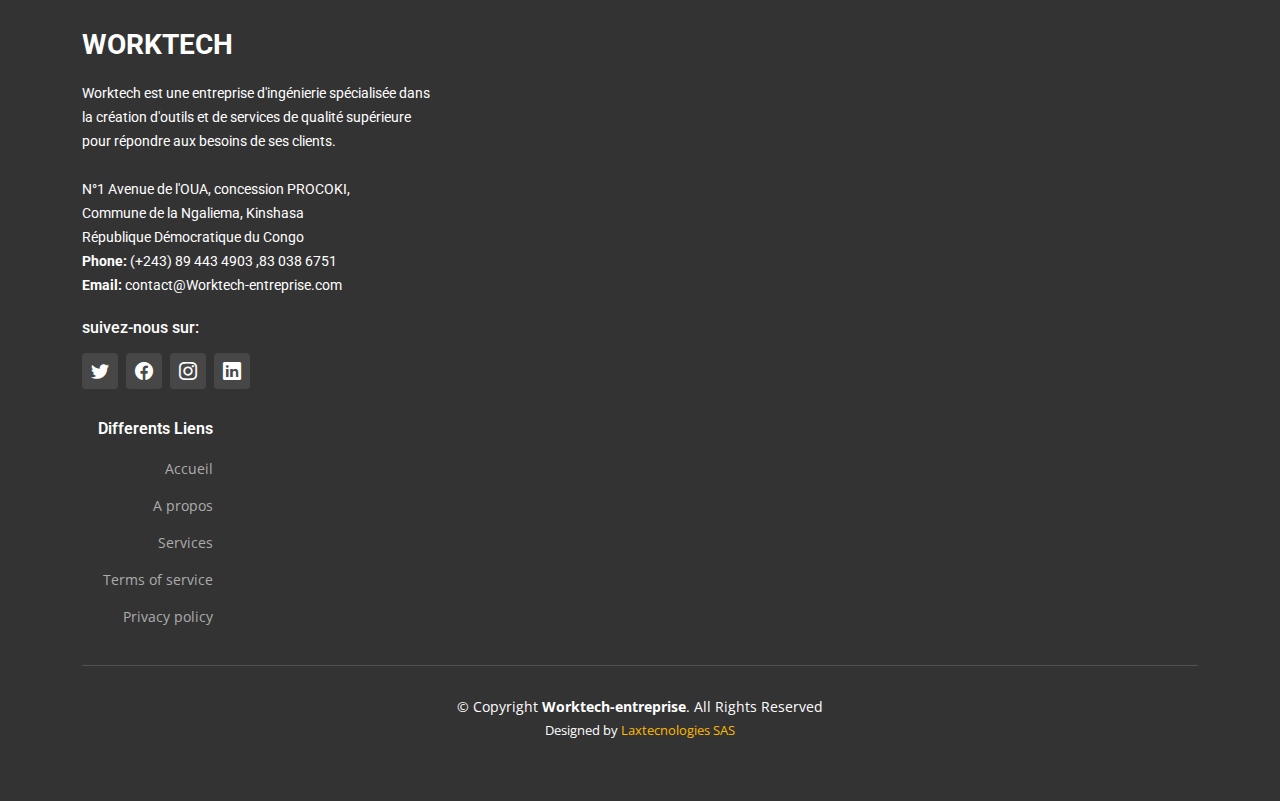
==== commit 86d750b6: "Retapage worktech" ====
--- a/about.html
+++ b/about.html
@@ -61,7 +61,7 @@
       <a href="index.html" class="logo d-flex align-items-center">
         <!-- Uncomment the line below if you also wish to use an image logo -->
         <!-- <img src="assets/img/logo.png" alt=""> -->
-        <h1><img src="/assets/LOGOS/logo_new.jpeg" alt=""> <span class="hidden-name">Worktech-entreprise</span><span>.</span></h1>
+        <h1><img src="/assets/LOGOS/TECH NOUVEAU LOGO-1.png" alt=""> <span class="hidden-name">Worktech-entreprise</span><span>.</span></h1>
       </a>
 
       <i class="mobile-nav-toggle mobile-nav-show bi bi-list"></i>
@@ -1011,4 +1011,4 @@
     <!-- Template Main JS File -->
     <script src="assets/js/main.js"></script>
   </body>
-</html>
+</html>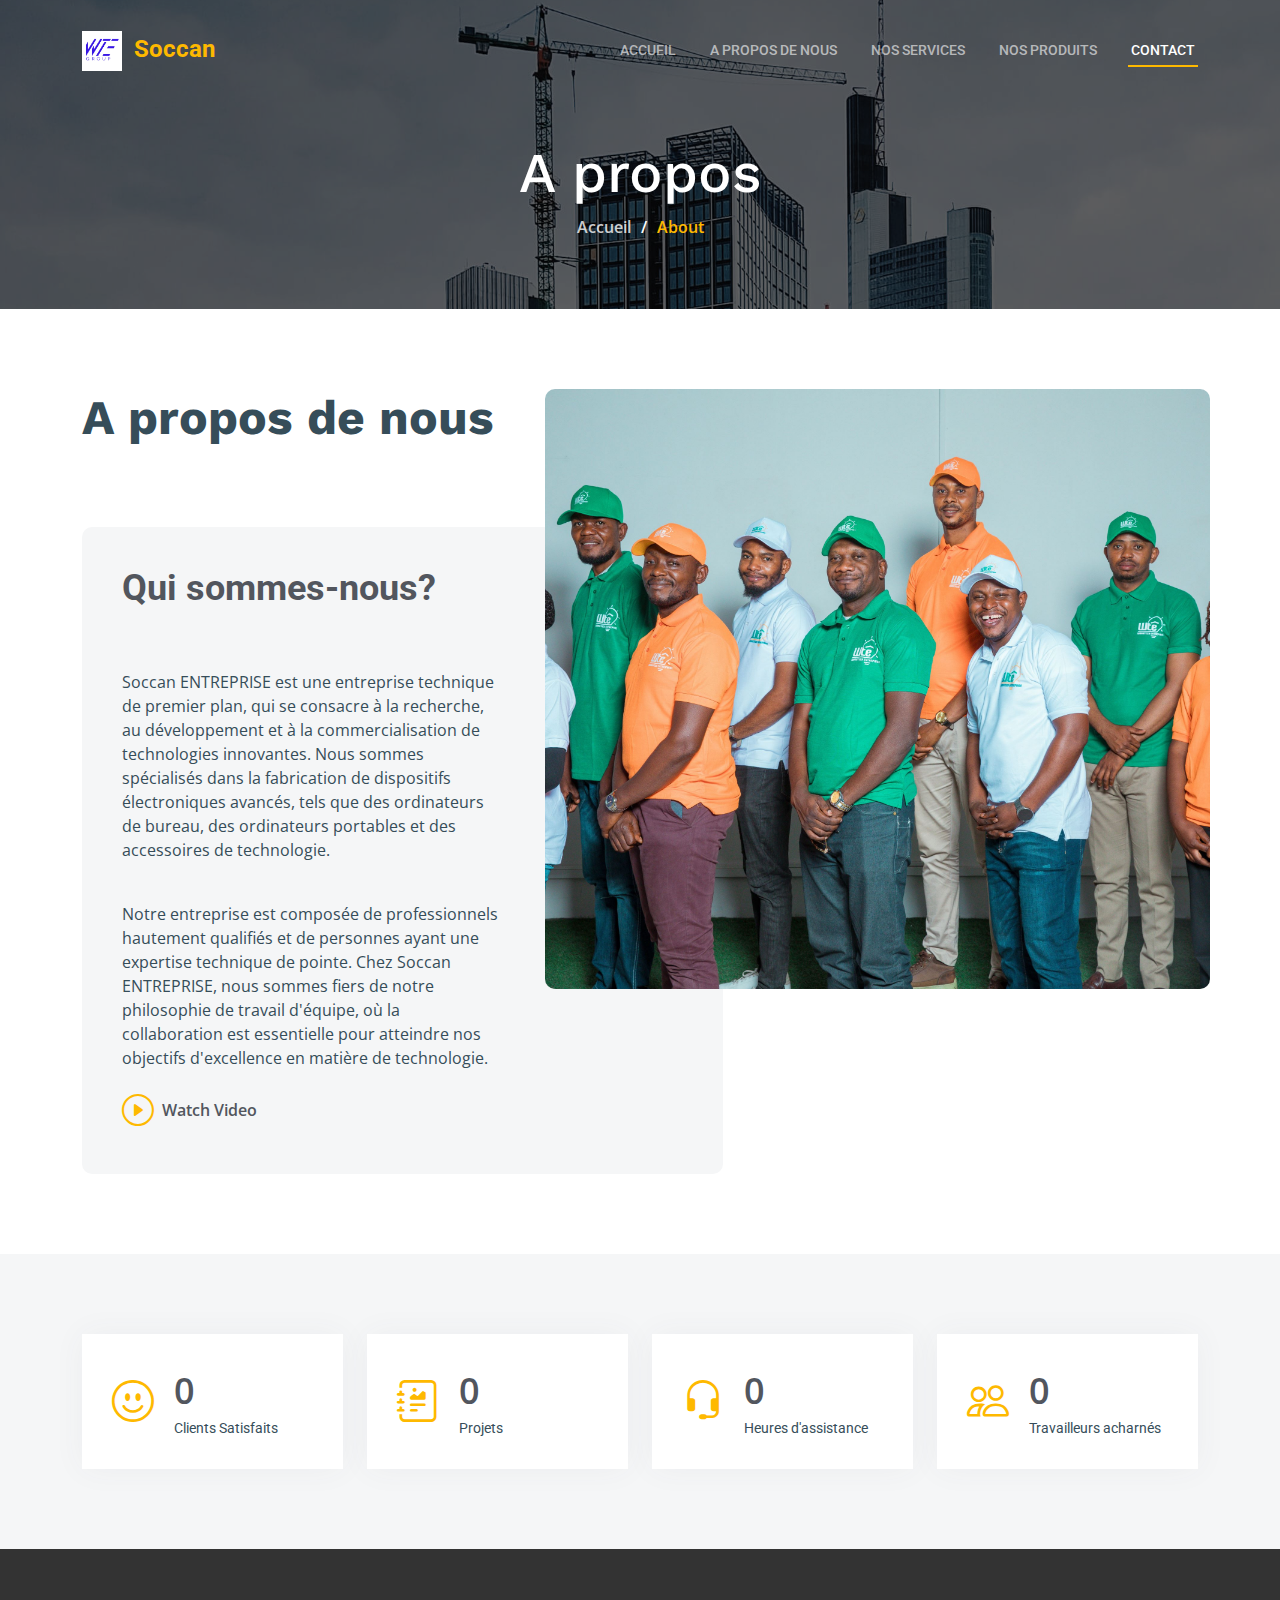
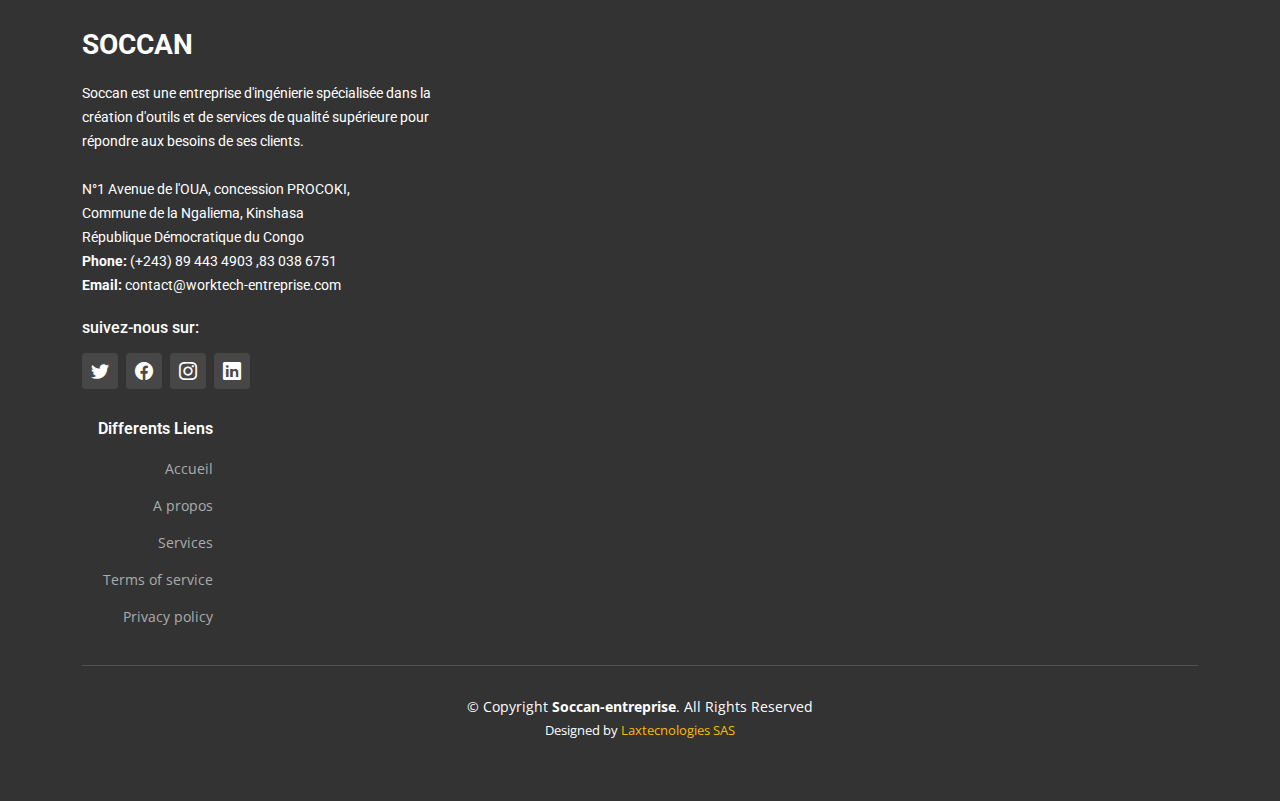
==== commit 15d5ce17: "Soccan maintenant" ====
--- a/about.html
+++ b/about.html
@@ -4,7 +4,7 @@
     <meta charset="utf-8" />
     <meta content="width=device-width, initial-scale=1.0" name="viewport" />
 
-    <title>worktech-A propos </title>
+    <title>Soccan-A propos </title>
     <meta content="" name="description" />
     <meta content="" name="keywords" />
 
@@ -55,13 +55,14 @@
 
   <body>
     <!-- ======= Header ======= -->
-    <header id="header" class="header d-flex align-items-center">
+  <!-- ======= Header ======= -->
+  <header id="header" class="header d-flex align-items-center">
     <div class="container-fluid container-xl d-flex align-items-center justify-content-between">
 
       <a href="index.html" class="logo d-flex align-items-center">
         <!-- Uncomment the line below if you also wish to use an image logo -->
         <!-- <img src="assets/img/logo.png" alt=""> -->
-        <h1><img src="/assets/LOGOS/TECH NOUVEAU LOGO-1.png" alt=""> <span class="hidden-name">Worktech-entreprise</span><span>.</span></h1>
+        <h1><img src="/assets/LOGOS/logo_new.jpeg" alt=""> <span class="hidden-name">Soccan</span><span></span></h1>
       </a>
 
       <i class="mobile-nav-toggle mobile-nav-show bi bi-list"></i>
@@ -69,7 +70,7 @@
       <nav id="navbar" class="navbar">
         <ul>
           <li><a href="index.html">Accueil</a></li>
-          <li><a href="about.html" class="active">A propos de nous</a></li>
+          <li><a href="about.html">A propos de nous</a></li>
           <li><a href="services.html">Nos services</a></li>
           <li><a href="projects.html">Nos Produits</a></li>
          <!--  <li><a href="blog.html">Galerie</a></li> -->
@@ -90,7 +91,7 @@
               <li><a href="#">Dropdown 4</a></li>
             </ul>
           </li> -->
-          <li><a href="contact.html">Contact</a></li>
+          <li><a href="contact.html" class="active">Contact</a></li>
         </ul>
       </nav><!-- .navbar -->
 
@@ -147,7 +148,7 @@
                   </li>
                 </ul>
                 <p>
-                  WORKTECH ENTREPRISE est une entreprise technique de premier
+                  Soccan ENTREPRISE est une entreprise technique de premier
                   plan, qui se consacre à la recherche, au développement et à la
                   commercialisation de technologies innovantes. Nous sommes
                   spécialisés dans la fabrication de dispositifs électroniques
@@ -158,7 +159,7 @@
                 <p>
                   Notre entreprise est composée de professionnels hautement
                   qualifiés et de personnes ayant une expertise technique de
-                  pointe. Chez WORKTECH ENTREPRISE, nous sommes fiers de notre
+                  pointe. Chez Soccan ENTREPRISE, nous sommes fiers de notre
                   philosophie de travail d'équipe, où la collaboration est
                   essentielle pour atteindre nos objectifs d'excellence en
                   matière de technologie.
@@ -897,9 +898,9 @@
           <div class="row">
             <div class="col-lg-4 col-md-6">
               <div class="footer-info">
-                <h3>Worktech</h3>
-                <p>
-                  Worktech est une entreprise d'ingénierie spécialisée dans la
+                <h3>Soccan</h3>
+                <p>
+                  Soccan est une entreprise d'ingénierie spécialisée dans la
                   création d'outils et de services de qualité supérieure pour
                   répondre aux besoins de ses clients.
                 </p>
@@ -909,7 +910,7 @@
                   Commune de la Ngaliema, Kinshasa <br />
                   République Démocratique du Congo<br />
                   <strong>Phone:</strong> (+243) 89 443 4903 ,83 038 6751<br />
-                  <strong>Email:</strong> contact@Worktech-entreprise.com<br />
+                  <strong>Email:</strong> contact@worktech-entreprise.com<br />
                 </p>
                 <br />
                 <h6>suivez-nous sur:</h6>
@@ -976,7 +977,7 @@
       <div class="footer-legal text-center position-relative">
         <div class="container">
           <div class="copyright">
-            &copy; Copyright <strong><span>Worktech-entreprise</span></strong
+            &copy; Copyright <strong><span>Soccan-entreprise</span></strong
             >. All Rights Reserved
           </div>
           <div class="credits">
--- a/assets/css/main.css
+++ b/assets/css/main.css
@@ -2703,4 +2703,20 @@
   border: solid grey 4px;
   border-radius: 5px;
   margin-bottom: 30px;
+}
+
+.size_1{
+  padding: 80px;
+  list-style-type: none;
+}
+
+.t_Header{
+  font-size: 20px; 
+  color: rgb(246,185,51);
+}
+
+.img-fluid_1{
+  background-image: url(/assets/coup-mise-au-point-peu-profonde-enfant-africain-apprenant-ecole_181624-36498.jpeg);
+  width: 900px;
+  height: 900px;
 }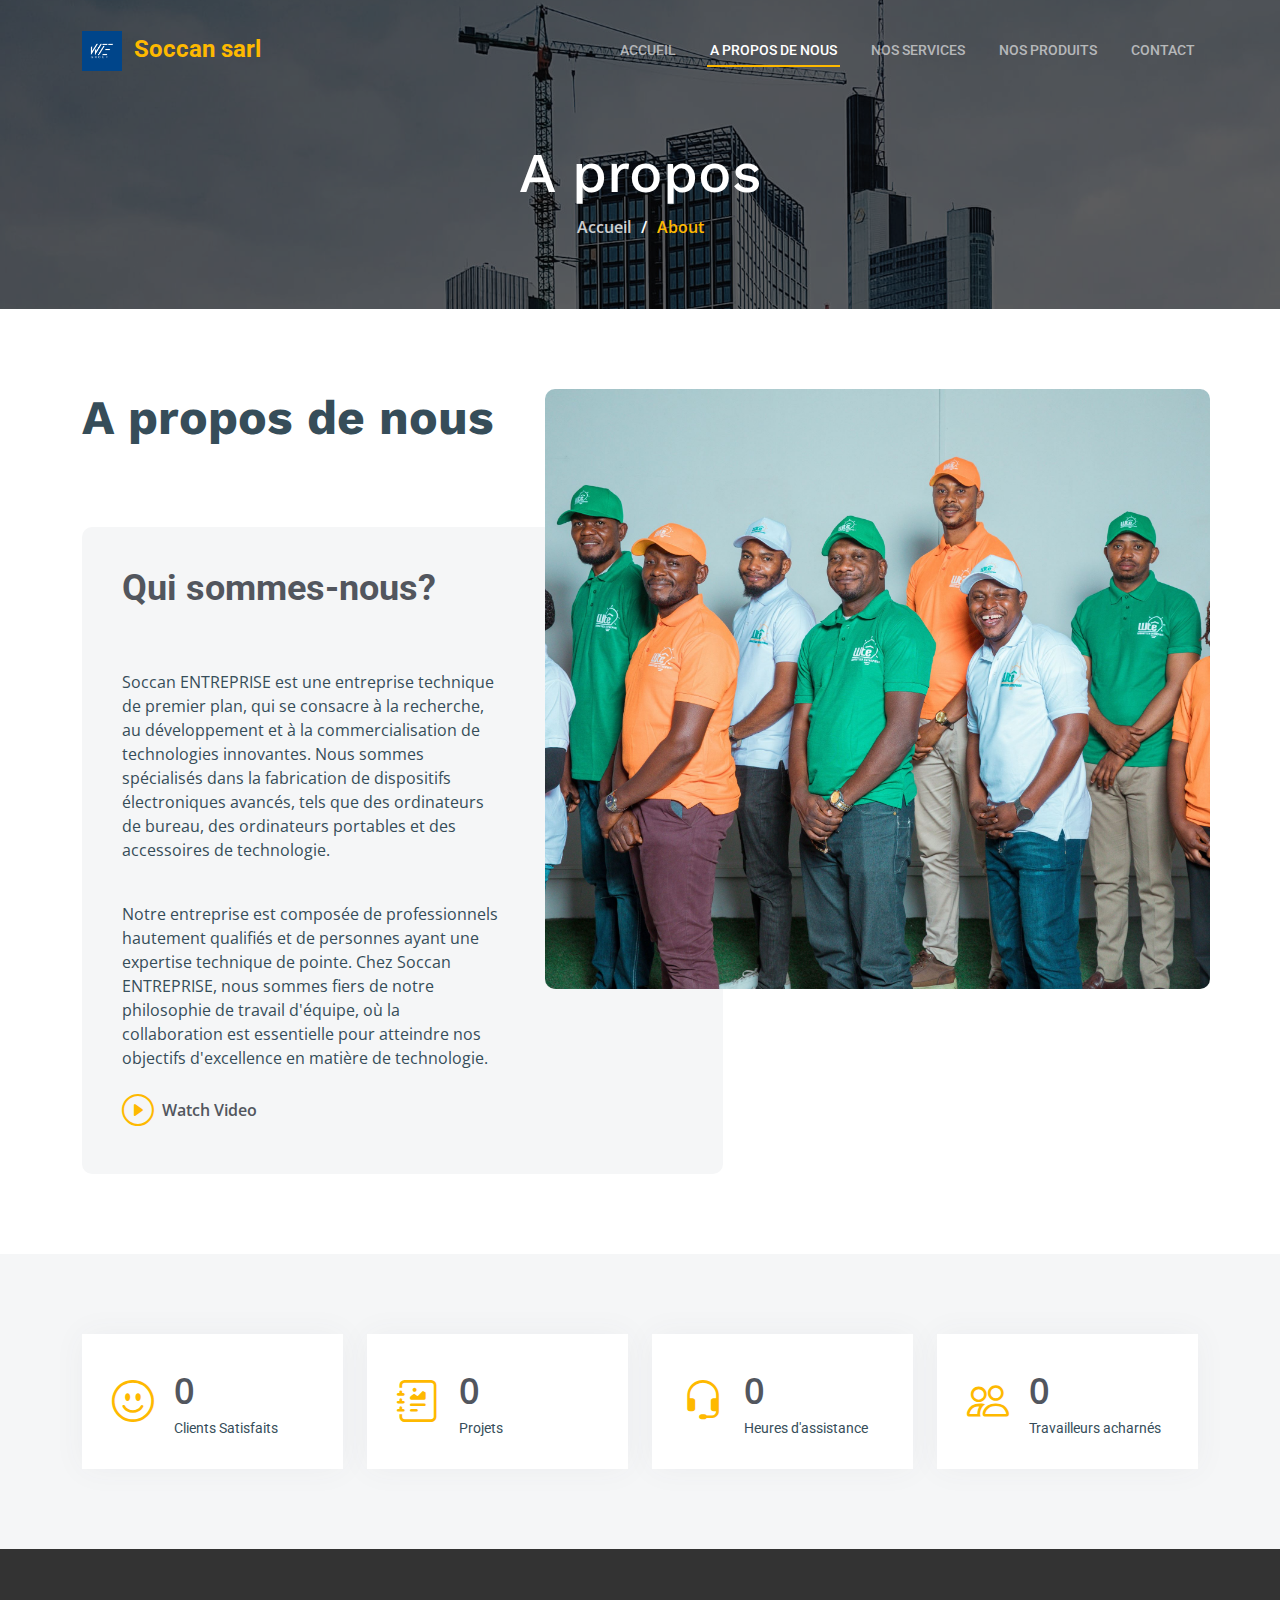
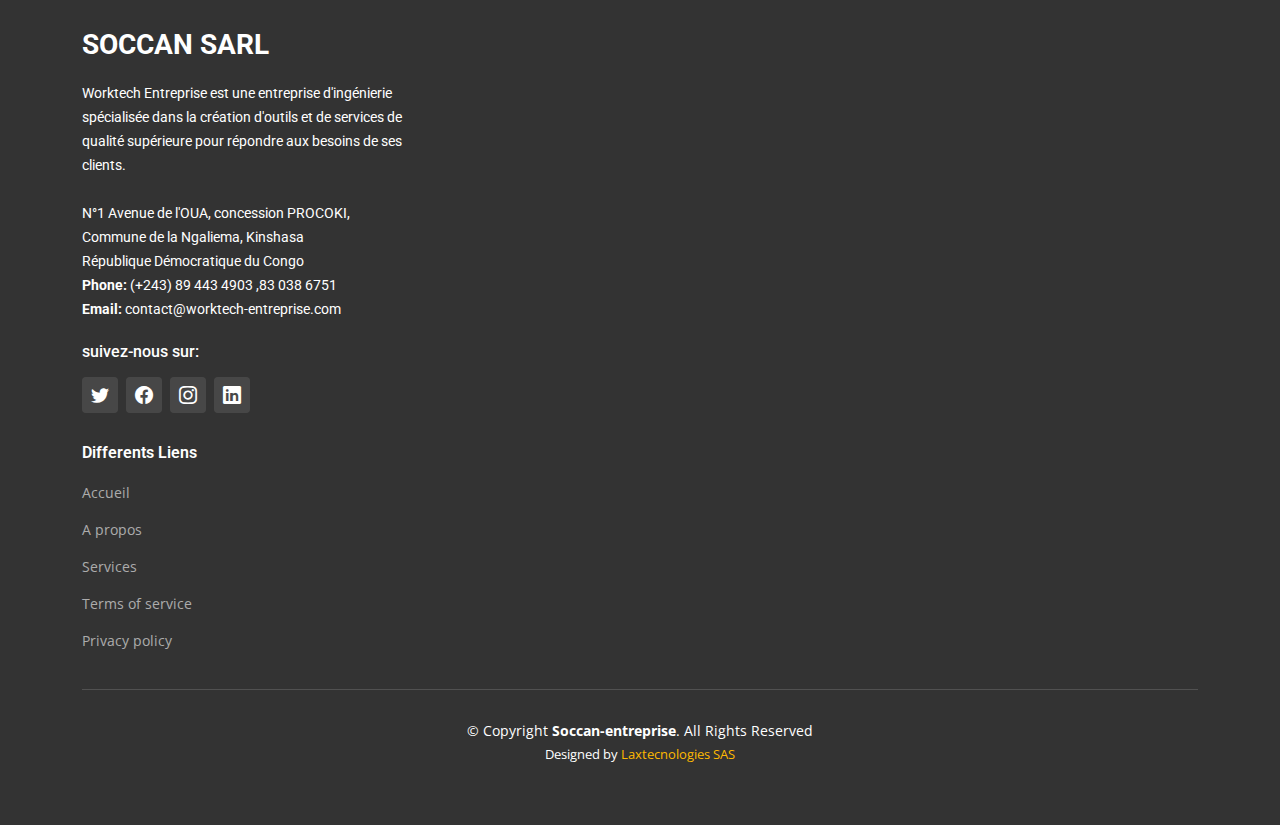
==== commit 04d44616: "je viens modifier soccan" ====
--- a/about.html
+++ b/about.html
@@ -62,7 +62,7 @@
       <a href="index.html" class="logo d-flex align-items-center">
         <!-- Uncomment the line below if you also wish to use an image logo -->
         <!-- <img src="assets/img/logo.png" alt=""> -->
-        <h1><img src="/assets/LOGOS/logo_new.jpeg" alt=""> <span class="hidden-name">Soccan</span><span></span></h1>
+        <h1><img src="/assets/LOGOS/logo_new.jpg" alt=""> <span class="hidden-name">Soccan sarl</span><span></span></h1>
       </a>
 
       <i class="mobile-nav-toggle mobile-nav-show bi bi-list"></i>
@@ -70,7 +70,7 @@
       <nav id="navbar" class="navbar">
         <ul>
           <li><a href="index.html">Accueil</a></li>
-          <li><a href="about.html">A propos de nous</a></li>
+          <li><a href="about.html" class="active">A propos de nous</a></li>
           <li><a href="services.html">Nos services</a></li>
           <li><a href="projects.html">Nos Produits</a></li>
          <!--  <li><a href="blog.html">Galerie</a></li> -->
@@ -91,7 +91,7 @@
               <li><a href="#">Dropdown 4</a></li>
             </ul>
           </li> -->
-          <li><a href="contact.html" class="active">Contact</a></li>
+          <li><a href="contact.html" >Contact</a></li>
         </ul>
       </nav><!-- .navbar -->
 
@@ -891,54 +891,45 @@
     </main>
     <!-- End #main -->
 
-    <!-- ======= Footer ======= -->
-    <footer id="footer" class="footer">
-      <div class="footer-content position-relative">
-        <div class="container">
-          <div class="row">
-            <div class="col-lg-4 col-md-6">
-              <div class="footer-info">
-                <h3>Soccan</h3>
-                <p>
-                  Soccan est une entreprise d'ingénierie spécialisée dans la
-                  création d'outils et de services de qualité supérieure pour
-                  répondre aux besoins de ses clients.
-                </p>
-                <p>
-                  <br />
-                  N°1 Avenue de l'OUA, concession PROCOKI,<br />
-                  Commune de la Ngaliema, Kinshasa <br />
-                  République Démocratique du Congo<br />
-                  <strong>Phone:</strong> (+243) 89 443 4903 ,83 038 6751<br />
-                  <strong>Email:</strong> contact@worktech-entreprise.com<br />
-                </p>
-                <br />
-                <h6>suivez-nous sur:</h6>
-                <div class="social-links d-flex mt-3">
+  <!-- ======= Footer ======= -->
+  <footer id="footer" class="footer">
+
+    <div class="footer-content position-relative">
+      <div class="container">
+        <div class="row">
+
+          <div class="col-lg-4 col-md-6">
+            <div class="footer-info">
+              <h3>Soccan sarl</h3>
+              <p>Worktech Entreprise est une entreprise d'ingénierie spécialisée dans la création d'outils et de services de qualité supérieure pour répondre aux besoins de ses clients.</p>
+              <p><br>
+                N°1 Avenue de l'OUA, concession PROCOKI,<br> Commune de la Ngaliema, Kinshasa <br> République Démocratique du Congo<br>
+                <strong>Phone:</strong> (+243) 89 443 4903 ,83 038 6751<br />
+                <strong>Email:</strong> contact@worktech-entreprise.com<br>
+              </p><br>
+              <h6>suivez-nous sur:</h6>
+             <div class="social-links d-flex mt-3">
                 <a href="https://twitter.com/Rodrigue1110?t=mQ6gPwR1kAyjZk72YvC5Tw&s=08" class="d-flex align-items-center justify-content-center"><i class="bi bi-twitter"></i></a>
                 <a href="https://web.facebook.com/profile.php?id=100063923026863" class="d-flex align-items-center justify-content-center"><i class="bi bi-facebook"></i></a>
                 <a href="https://www.instagram.com/worktechentr/" class="d-flex align-items-center justify-content-center"><i class="bi bi-instagram"></i></a>
                 <a href="https://www.linkedin.com/company/worktech-entreprise/?originalSubdomain=cd" class="d-flex align-items-center justify-content-center"><i class="bi bi-linkedin"></i></a>
               </div>
             </div>
-                </div>
-              </div>
-            </div>
-            <!-- End footer info column-->
-
-            <div style="text-align: end;" class="col-lg-2 col-md-3 footer-links">
-              <h4>Differents Liens</h4>
-              <ul>
-                <li><a href="index.html">Accueil</a></li>
-                <li><a href="about.html">A propos</a></li>
-                <li><a href="services.html">Services</a></li>
-                <li><a href="#">Terms of service</a></li>
-                <li><a href="#">Privacy policy</a></li>
-              </ul>
-            </div>
-            <!-- End footer links column-->
-
-            <!--  <div class="col-lg-2 col-md-3 footer-links">
+            </div>
+          </div><!-- End footer info column-->
+
+          <div class="col-lg-2 col-md-3 footer-links">
+            <h4>Differents Liens</h4>
+            <ul>
+              <li><a href="index.html">Accueil</a></li>
+              <li><a href="about.html">A propos</a></li>
+              <li><a href="services.html">Services</a></li>
+              <li><a href="#">Terms of service</a></li>
+              <li><a href="#">Privacy policy</a></li>
+            </ul>
+          </div><!-- End footer links column-->
+
+         <!--  <div class="col-lg-2 col-md-3 footer-links">
             <h4>Our Services</h4>
             <ul>
               <li><a href="#">Web Design</a></li>
@@ -949,7 +940,7 @@
             </ul>
           </div> --><!-- End footer links column-->
 
-            <!--    <div class="col-lg-2 col-md-3 footer-links">
+       <!--    <div class="col-lg-2 col-md-3 footer-links">
             <h4>Hic solutasetp</h4>
             <ul>
               <li><a href="#">Molestiae accusamus iure</a></li>
@@ -960,7 +951,7 @@
             </ul>
           </div> --><!-- End footer links column-->
 
-            <!-- <div class="col-lg-2 col-md-3 footer-links">
+          <!-- <div class="col-lg-2 col-md-3 footer-links">
             <h4>Nobis illum</h4>
             <ul>
               <li><a href="#">Ipsam</a></li>
@@ -970,27 +961,28 @@
               <li><a href="#">Flexo</a></li>
             </ul>
           </div>--><!-- End footer links column-->
-          </div>
+
         </div>
       </div>
-
-      <div class="footer-legal text-center position-relative">
-        <div class="container">
-          <div class="copyright">
-            &copy; Copyright <strong><span>Soccan-entreprise</span></strong
-            >. All Rights Reserved
-          </div>
-          <div class="credits">
-            <!-- All the links in the footer should remain intact. -->
-            <!-- You can delete the links only if you purchased the pro version. -->
-            <!-- Licensing information: https://bootstrapmade.com/license/ -->
-            <!-- Purchase the pro version with working PHP/AJAX contact form: https://bootstrapmade.com/upconstruction-bootstrap-construction-website-template/ -->
-            Designed by <a href="https://laxtech.pro/" target="_blank">Laxtecnologies SAS</a>
-          </div>
+    </div>
+
+    <div class="footer-legal text-center position-relative">
+      <div class="container">
+        <div class="copyright">
+          &copy; Copyright <strong><span>Soccan-entreprise</span></strong>. All Rights Reserved
+        </div>
+        <div class="credits">
+          <!-- All the links in the footer should remain intact. -->
+          <!-- You can delete the links only if you purchased the pro version. -->
+          <!-- Licensing information: https://bootstrapmade.com/license/ -->
+          <!-- Purchase the pro version with working PHP/AJAX contact form: https://bootstrapmade.com/upconstruction-bootstrap-construction-website-template/ -->
+          Designed by <a href="https://laxtech.pro/" target="_blank">Laxtecnologies SAS</a>
         </div>
       </div>
-    </footer>
-    <!-- End Footer -->
+    </div>
+
+  </footer>
+  <!-- End Footer -->
 
     <a
       href="#"
--- a/assets/css/main.css
+++ b/assets/css/main.css
@@ -247,7 +247,7 @@
     display: none !important;
   }
   .worktech-name{
-    font-size: 24px !important;
+    font-size: 30px !important;
     font-weight: bolder;
   }
 
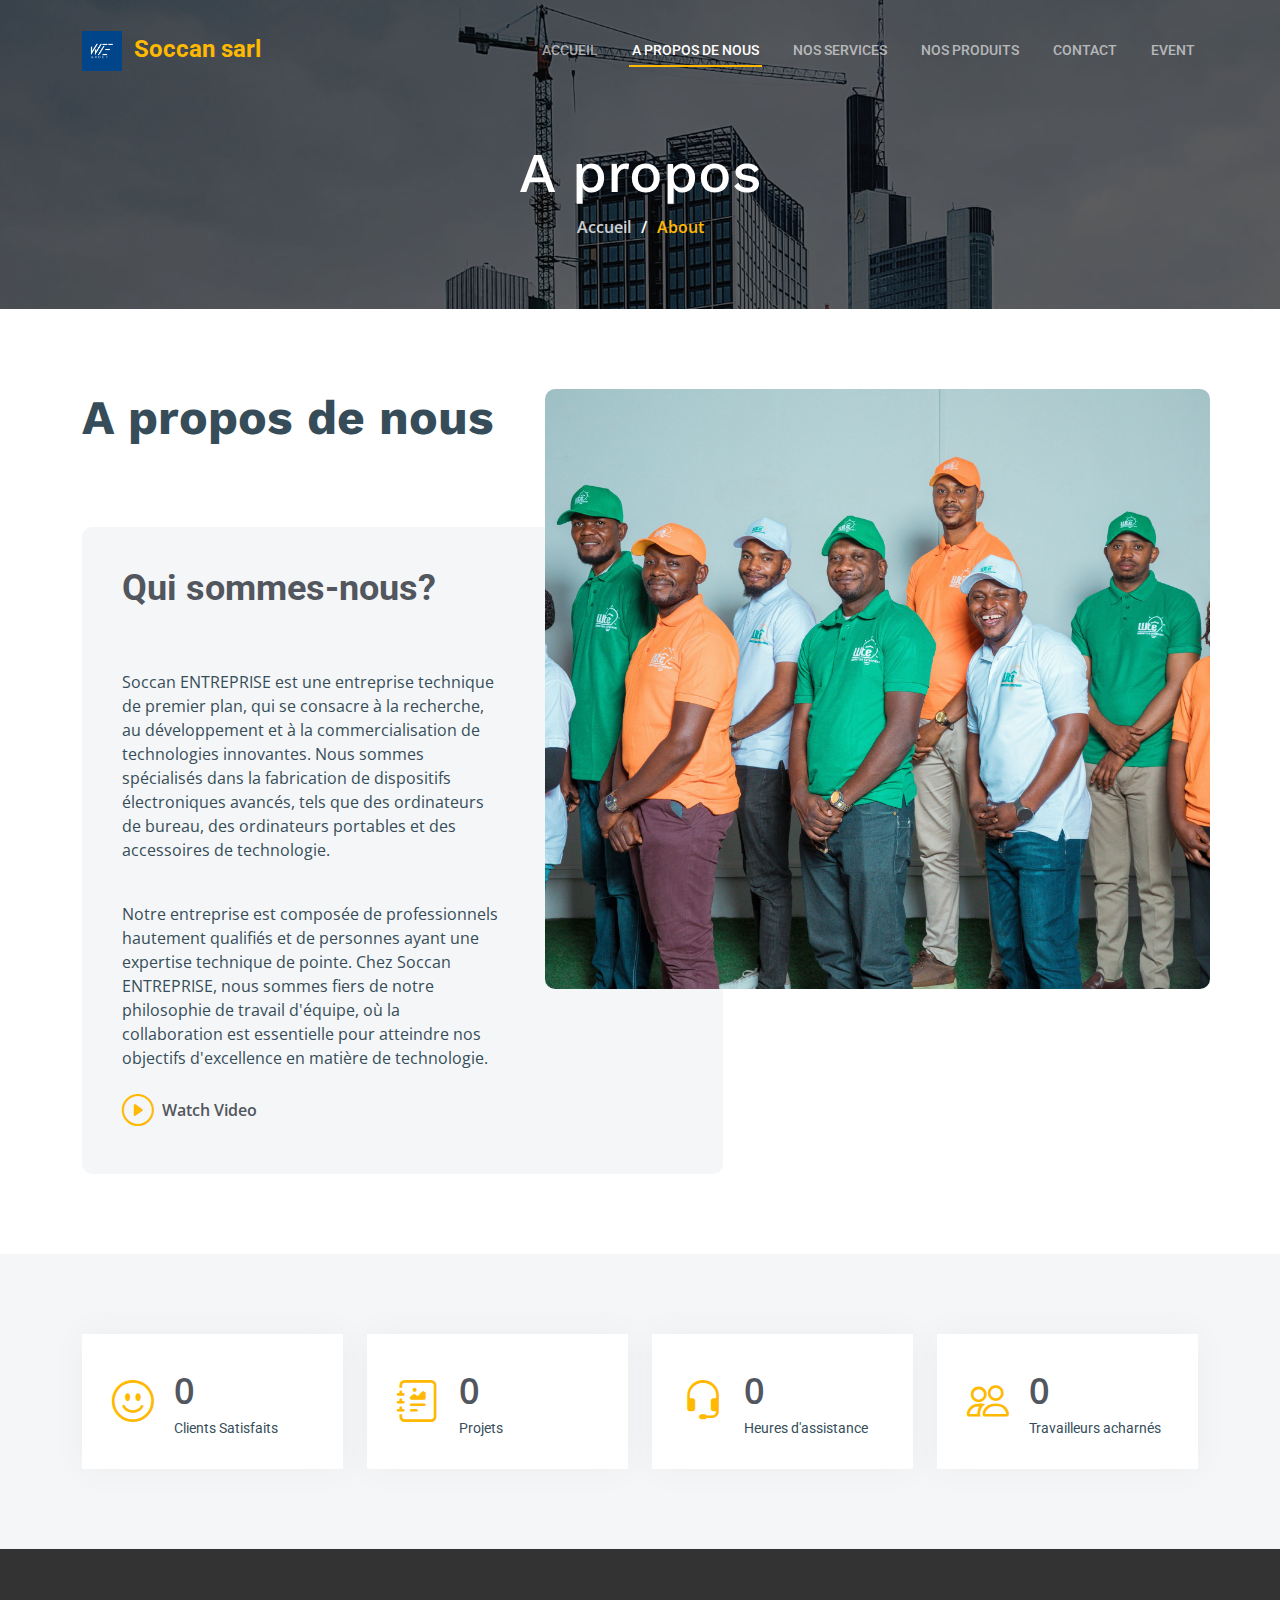
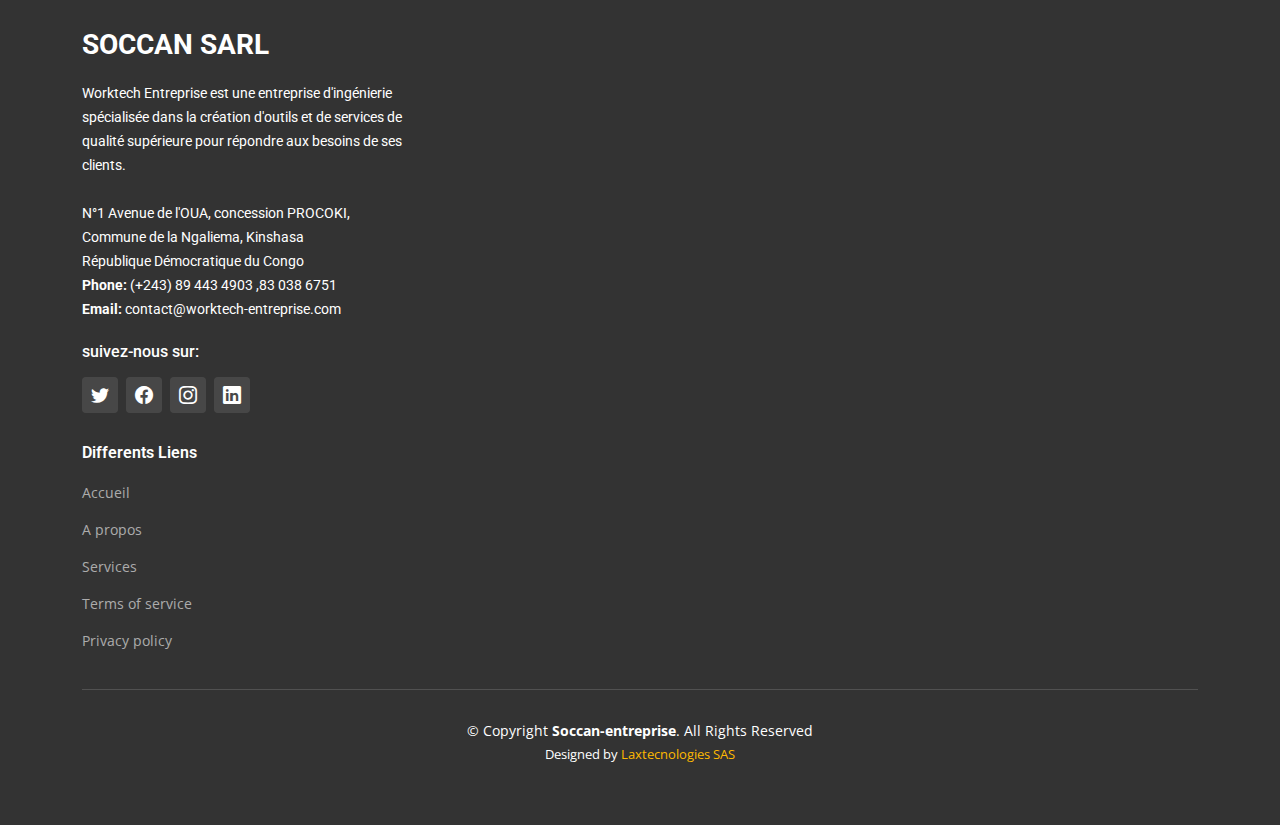
==== commit 3566e00f: "worteck est maintenant soccan" ====
--- a/about.html
+++ b/about.html
@@ -92,6 +92,8 @@
             </ul>
           </li> -->
           <li><a href="contact.html" >Contact</a></li>
+  
+          <li><a href="event.html">Event</a></li>
         </ul>
       </nav><!-- .navbar -->
 
--- a/assets/css/main.css
+++ b/assets/css/main.css
@@ -2719,4 +2719,11 @@
   background-image: url(/assets/coup-mise-au-point-peu-profonde-enfant-africain-apprenant-ecole_181624-36498.jpeg);
   width: 900px;
   height: 900px;
+}
+.img_event{
+  width: 420px;
+  height: 320px;
+  
+  margin-top: 20px;
+  border-radius: 10px;
 }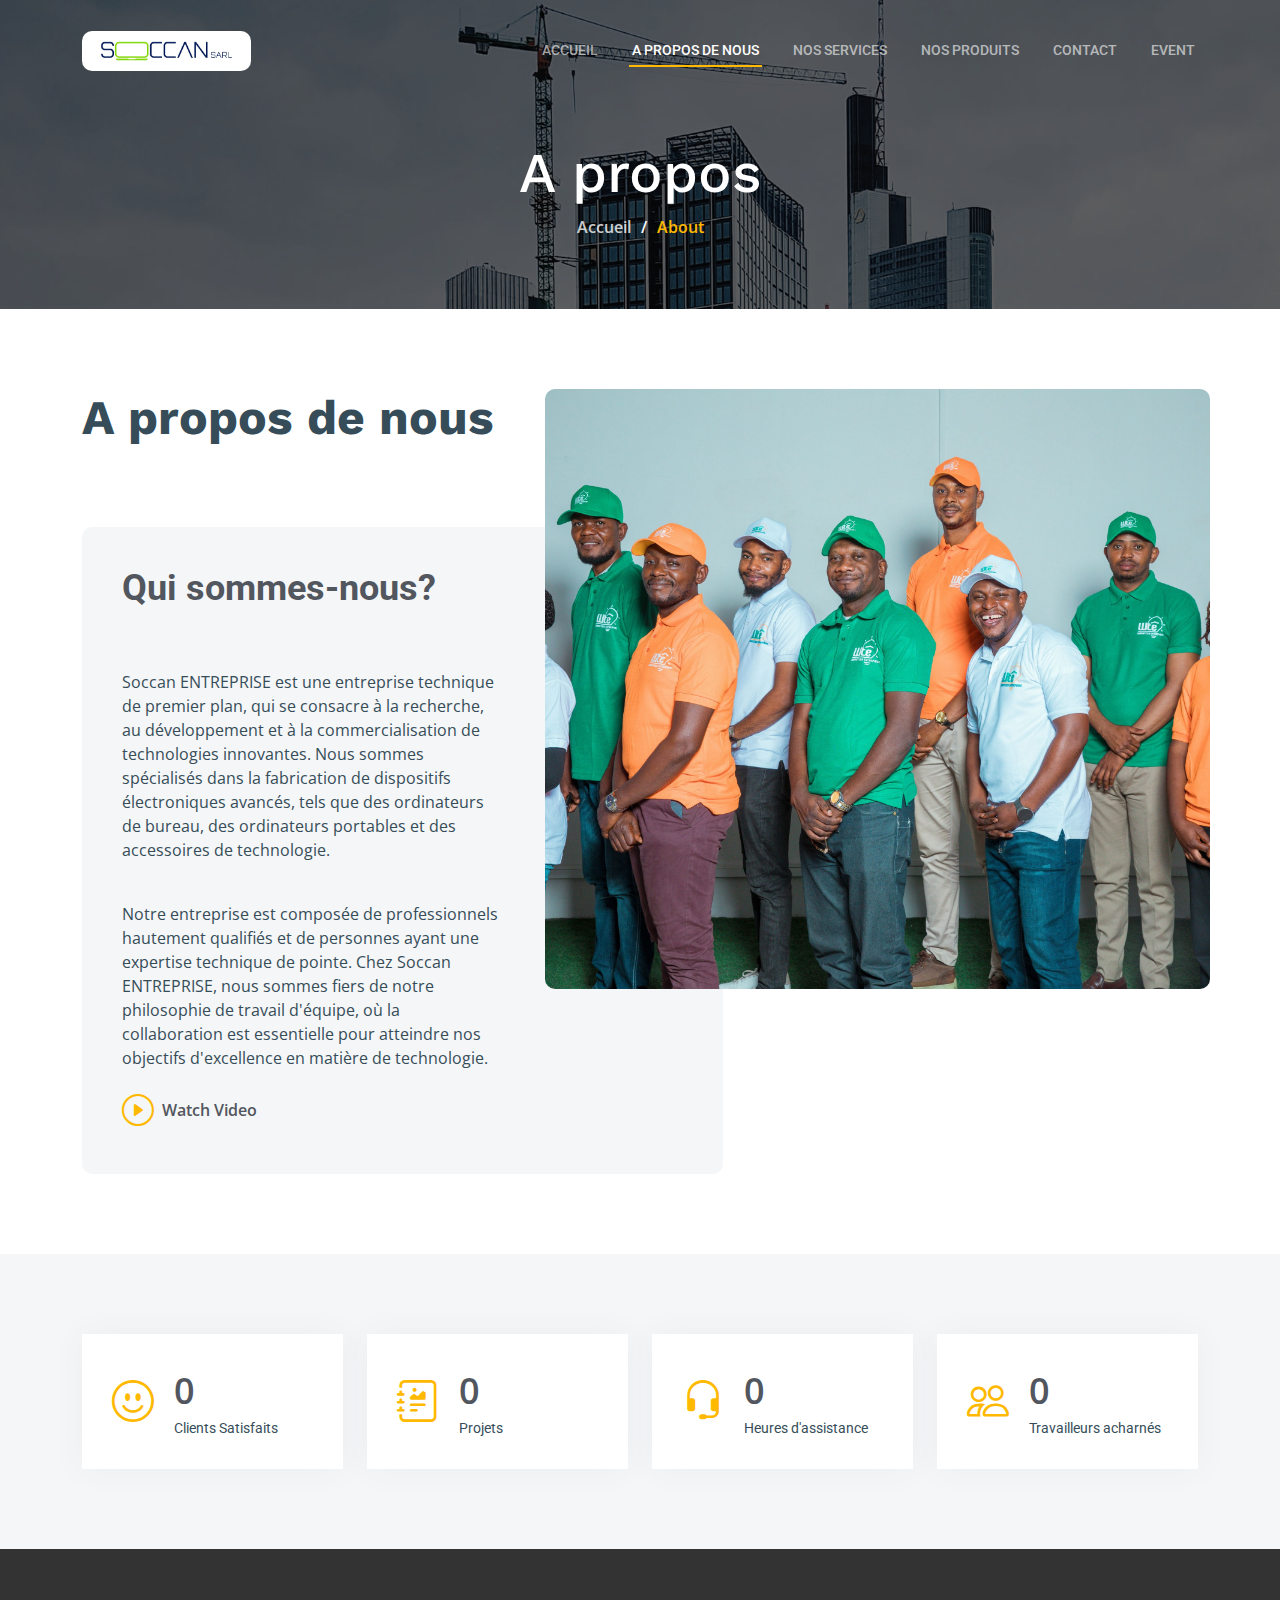
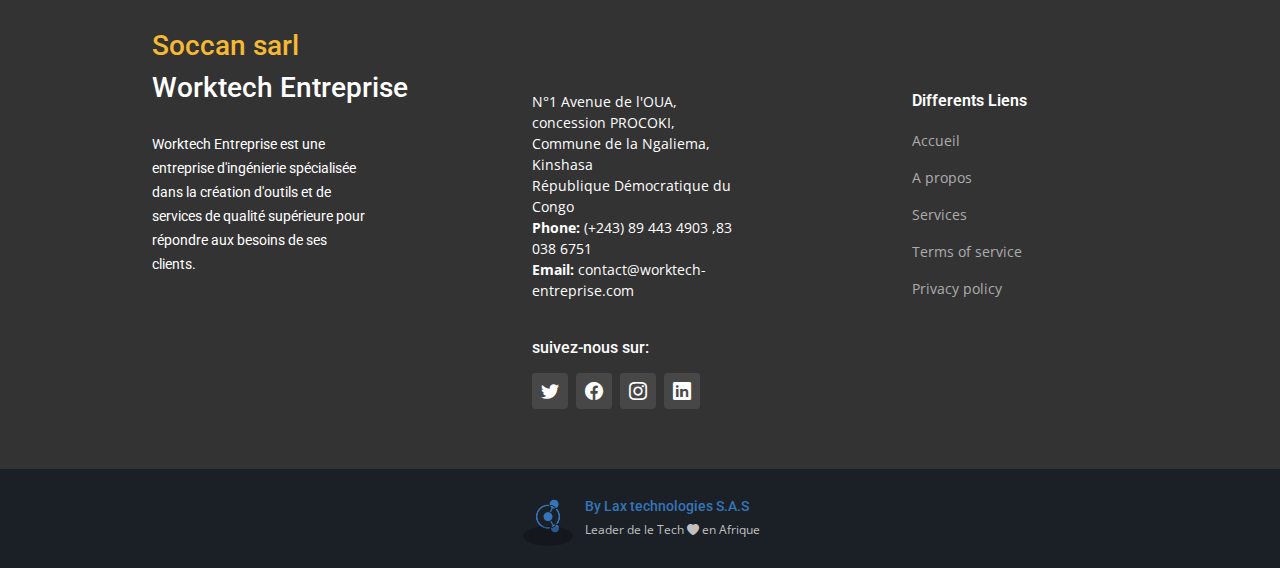
==== commit 27b45408: "modification de wortech" ====
--- a/about.html
+++ b/about.html
@@ -62,7 +62,7 @@
       <a href="index.html" class="logo d-flex align-items-center">
         <!-- Uncomment the line below if you also wish to use an image logo -->
         <!-- <img src="assets/img/logo.png" alt=""> -->
-        <h1><img src="/assets/LOGOS/logo_new.jpg" alt=""> <span class="hidden-name">Soccan sarl</span><span></span></h1>
+        <h1><img src="/assets/LOGOS/Soccan.jpeg" style="border-radius: 10px;" alt=""></h1>
       </a>
 
       <i class="mobile-nav-toggle mobile-nav-show bi bi-list"></i>
@@ -893,34 +893,45 @@
     </main>
     <!-- End #main -->
 
+
   <!-- ======= Footer ======= -->
   <footer id="footer" class="footer">
 
     <div class="footer-content position-relative">
+    
+     <div class="container-fluid">
       <div class="container">
-        <div class="row">
-
-          <div class="col-lg-4 col-md-6">
-            <div class="footer-info">
-              <h3>Soccan sarl</h3>
-              <p>Worktech Entreprise est une entreprise d'ingénierie spécialisée dans la création d'outils et de services de qualité supérieure pour répondre aux besoins de ses clients.</p>
-              <p><br>
-                N°1 Avenue de l'OUA, concession PROCOKI,<br> Commune de la Ngaliema, Kinshasa <br> République Démocratique du Congo<br>
-                <strong>Phone:</strong> (+243) 89 443 4903 ,83 038 6751<br />
-                <strong>Email:</strong> contact@worktech-entreprise.com<br>
-              </p><br>
-              <h6>suivez-nous sur:</h6>
-             <div class="social-links d-flex mt-3">
-                <a href="https://twitter.com/Rodrigue1110?t=mQ6gPwR1kAyjZk72YvC5Tw&s=08" class="d-flex align-items-center justify-content-center"><i class="bi bi-twitter"></i></a>
-                <a href="https://web.facebook.com/profile.php?id=100063923026863" class="d-flex align-items-center justify-content-center"><i class="bi bi-facebook"></i></a>
-                <a href="https://www.instagram.com/worktechentr/" class="d-flex align-items-center justify-content-center"><i class="bi bi-instagram"></i></a>
-                <a href="https://www.linkedin.com/company/worktech-entreprise/?originalSubdomain=cd" class="d-flex align-items-center justify-content-center"><i class="bi bi-linkedin"></i></a>
-              </div>
-            </div>
-            </div>
-          </div><!-- End footer info column-->
-
-          <div class="col-lg-2 col-md-3 footer-links">
+        <h3 style="color: rgb(246,185,51); padding-left: 70px;">Soccan sarl</h3>
+
+        <div class="row" >
+          
+          <div class="col-lg-4 col-md-12 col-sm-12 ">
+            <h3 style=" padding-left: 70px;">Worktech Entreprise</h3>
+            <div class="footer-info" style="padding-right: 70px; padding-left: 70px; padding-top: 20px;">
+ 
+              <p>Worktech Entreprise est une entreprise d'ingénierie spécialisée 
+                dans la création d'outils et de services de qualité supérieure pour répondre aux besoins de ses clients.</p>
+            </div>
+        
+            </div>
+            <div class="col-lg-4 col-md-12 col-sm-12">
+              <div style="padding-right: 70px; padding-left: 70px; padding-top: 20px;">
+                <p>
+                  N°1 Avenue de l'OUA, concession PROCOKI,<br> Commune de la Ngaliema, Kinshasa <br> République Démocratique du Congo<br>
+                  <strong>Phone:</strong> (+243) 89 443 4903 ,83 038 6751<br />
+                  <strong>Email:</strong> contact@worktech-entreprise.com<br>
+                </p><br>
+                <h6>suivez-nous sur:</h6>
+               <div class="social-links d-flex mt-3" style="align-items: center;">
+                  <a href="https://twitter.com/Rodrigue1110?t=mQ6gPwR1kAyjZk72YvC5Tw&s=08" class="d-flex align-items-center justify-content-center"><i class="bi bi-twitter"></i></a>
+                  <a href="https://web.facebook.com/profile.php?id=100063923026863" class="d-flex align-items-center justify-content-center"><i class="bi bi-facebook"></i></a>
+                  <a href="https://www.instagram.com/worktechentr/" class="d-flex align-items-center justify-content-center"><i class="bi bi-instagram"></i></a>
+                  <a href="https://www.linkedin.com/company/worktech-entreprise/?originalSubdomain=cd" class="d-flex align-items-center justify-content-center"><i class="bi bi-linkedin"></i></a>
+                </div>
+              </div>
+            </div>
+          <div class="col-lg-4 col-md-12 col-sm-12 ">
+           <div class="footer-links" style="padding-right: 70px; padding-left: 70px; padding-top: 20px;">
             <h4>Differents Liens</h4>
             <ul>
               <li><a href="index.html">Accueil</a></li>
@@ -929,62 +940,80 @@
               <li><a href="#">Terms of service</a></li>
               <li><a href="#">Privacy policy</a></li>
             </ul>
+           </div>
           </div><!-- End footer links column-->
-
-         <!--  <div class="col-lg-2 col-md-3 footer-links">
-            <h4>Our Services</h4>
-            <ul>
-              <li><a href="#">Web Design</a></li>
-              <li><a href="#">Web Development</a></li>
-              <li><a href="#">Product Management</a></li>
-              <li><a href="#">Marketing</a></li>
-              <li><a href="#">Graphic Design</a></li>
-            </ul>
-          </div> --><!-- End footer links column-->
-
-       <!--    <div class="col-lg-2 col-md-3 footer-links">
-            <h4>Hic solutasetp</h4>
-            <ul>
-              <li><a href="#">Molestiae accusamus iure</a></li>
-              <li><a href="#">Excepturi dignissimos</a></li>
-              <li><a href="#">Suscipit distinctio</a></li>
-              <li><a href="#">Dilecta</a></li>
-              <li><a href="#">Sit quas consectetur</a></li>
-            </ul>
-          </div> --><!-- End footer links column-->
-
-          <!-- <div class="col-lg-2 col-md-3 footer-links">
-            <h4>Nobis illum</h4>
-            <ul>
-              <li><a href="#">Ipsam</a></li>
-              <li><a href="#">Laudantium dolorum</a></li>
-              <li><a href="#">Dinera</a></li>
-              <li><a href="#">Trodelas</a></li>
-              <li><a href="#">Flexo</a></li>
-            </ul>
-          </div>--><!-- End footer links column-->
-
-        </div>
+           
+       </div>
+
+      </div><!-- End footer info column-->
+
+     </div>
+   </div>
+    
+  </footer>
+
+
+  <div class="container-fluid" style="background-color: rgb(27, 32, 39);">
+
+    <div class="grey darken-4" style="padding: 20px; color: silver;">
+      <div>
+          <style>
+              .lax-logo {
+                  margin-right: 10px;
+                  display: flex;
+                  flex-direction: column;
+                  align-items: center;
+                  padding: 2px;
+              }
+              
+              .lax-logo span {
+                  display: inline-block;
+                  width: 50px;
+                  background-color: #0000003b;
+                  border-radius: 50%;
+                  height: 20px;
+              }
+              
+              .lax-logo img {
+                  display: inline-block;
+                  margin-bottom: -15px;
+                  animation: rotate 10s infinite 0s linear;
+              }
+              
+              .lax-logo:hover img {
+                  animation: none;
+                  transform: scale(1.2);
+                  filter: contrast(200%);
+              }
+              
+              @keyframes rotate {
+                  from {
+                      transform: rotateZ(0deg);
+                  }
+                  to {
+                      transform: rotateZ(360deg);
+                  }
+              }
+          </style>
+          <div class="div" style=" display: flex; justify-content: center; width: 100%; ">
+              <div style="padding: 0px 0; display: flex; align-items: center;">
+                  <div>
+                      <a class="lax-logo" href="https://laxtech.pro">
+                          <img src="assets/val/icone 1L.png" width="50" style="border-radius: 100px;" alt="Lax Technologies logo">
+                          <span></span>
+                      </a>
+                  </div>
+                  <div>
+                      <h2 style="font-size: 14px; line-height: 100%; margin: 0; color: aliceblue;"><a style="color: #3475BA; text-align: center;" href="https://laxtech.pro">By Lax technologies S.A.S</a></h2>
+                      <sub style="color: silver;">Leader de le Tech <i class="bi bi-heart-fill secondary-text-color" aria-hidden="true"></i> en Afrique</sub>
+                  </div>
+              </div>
+          </div>
       </div>
+  </div>
+    <!-- End Footer -->
+  
     </div>
-
-    <div class="footer-legal text-center position-relative">
-      <div class="container">
-        <div class="copyright">
-          &copy; Copyright <strong><span>Soccan-entreprise</span></strong>. All Rights Reserved
-        </div>
-        <div class="credits">
-          <!-- All the links in the footer should remain intact. -->
-          <!-- You can delete the links only if you purchased the pro version. -->
-          <!-- Licensing information: https://bootstrapmade.com/license/ -->
-          <!-- Purchase the pro version with working PHP/AJAX contact form: https://bootstrapmade.com/upconstruction-bootstrap-construction-website-template/ -->
-          Designed by <a href="https://laxtech.pro/" target="_blank">Laxtecnologies SAS</a>
-        </div>
-      </div>
-    </div>
-
-  </footer>
-  <!-- End Footer -->
 
     <a
       href="#"
--- a/assets/css/main.css
+++ b/assets/css/main.css
@@ -2590,7 +2590,7 @@
 }
 
 .footer .footer-content .footer-info {
-  margin-bottom: 30px;
+  margin-bottom: 30px; 
 }
 
 .footer .footer-content .footer-info h3 {
@@ -2726,4 +2726,7 @@
   
   margin-top: 20px;
   border-radius: 10px;
+}
+.blue-text{
+  color: rgb(245,179,51);
 }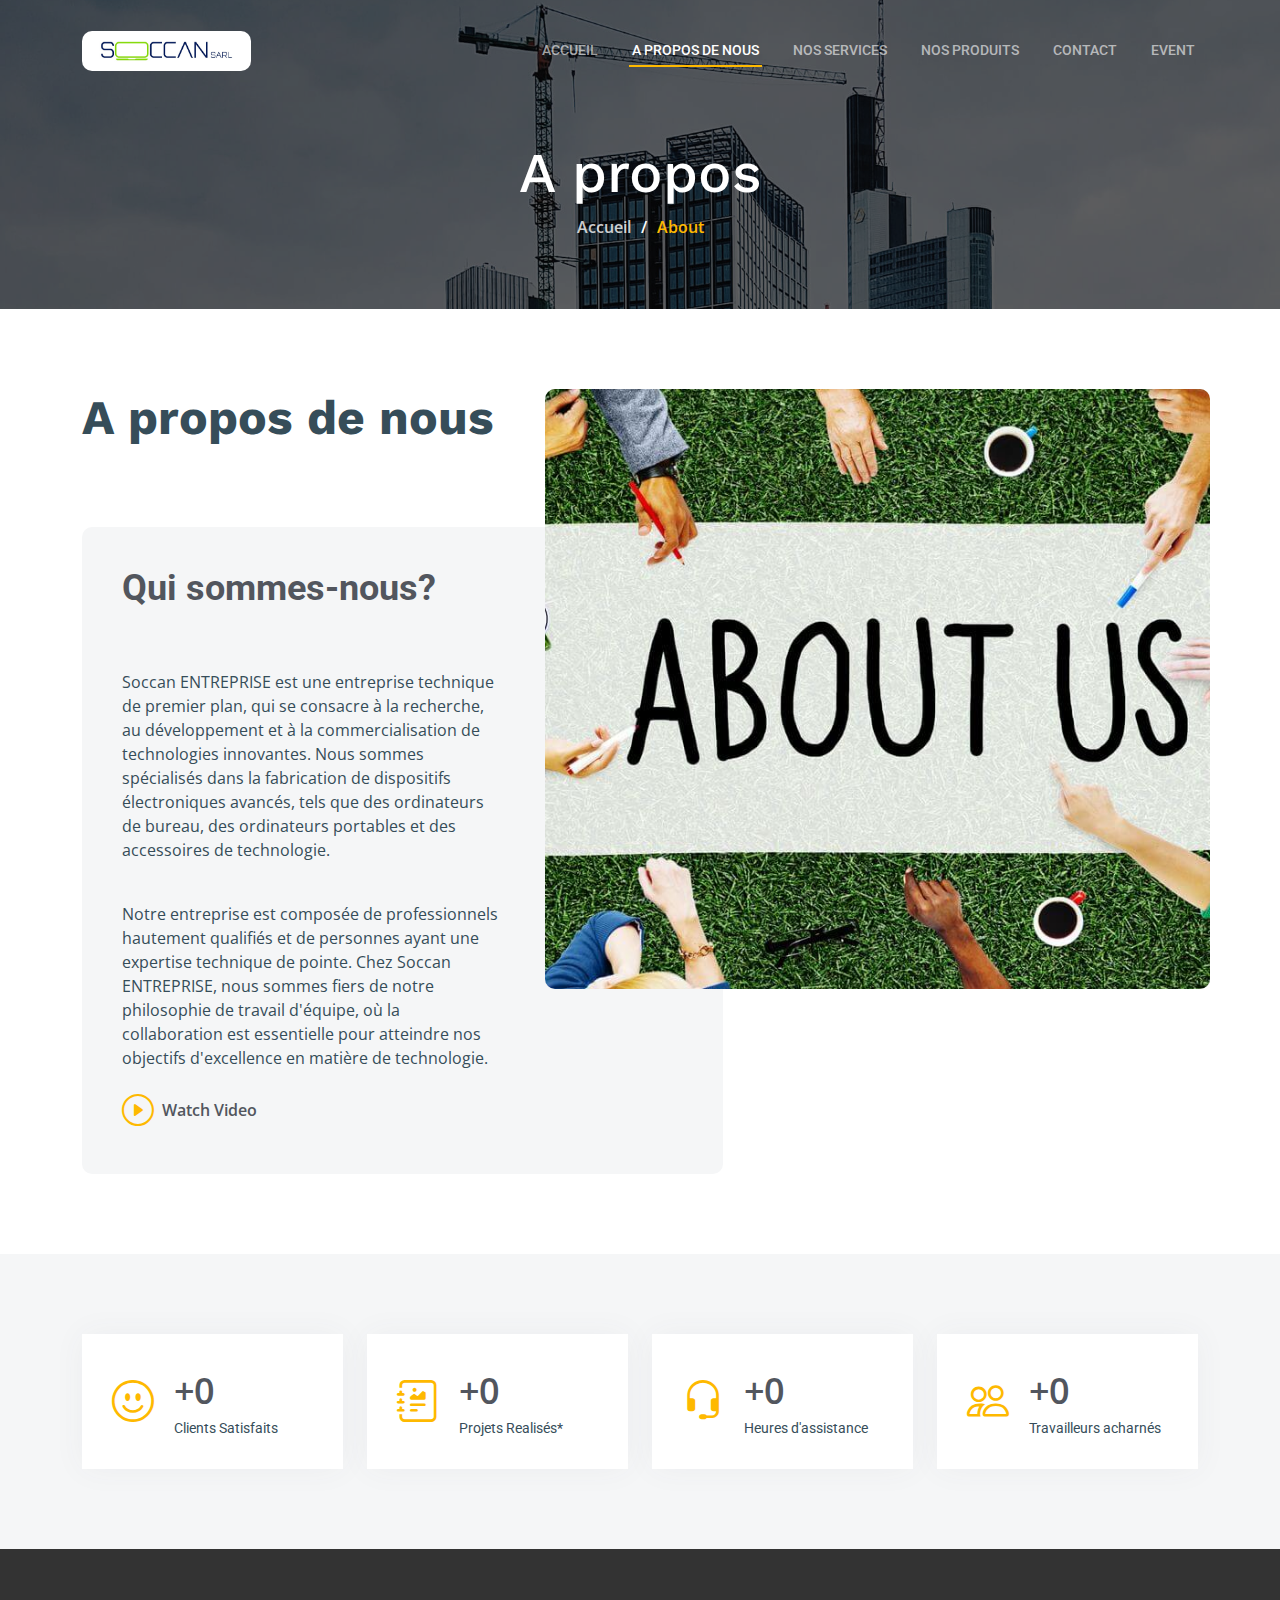
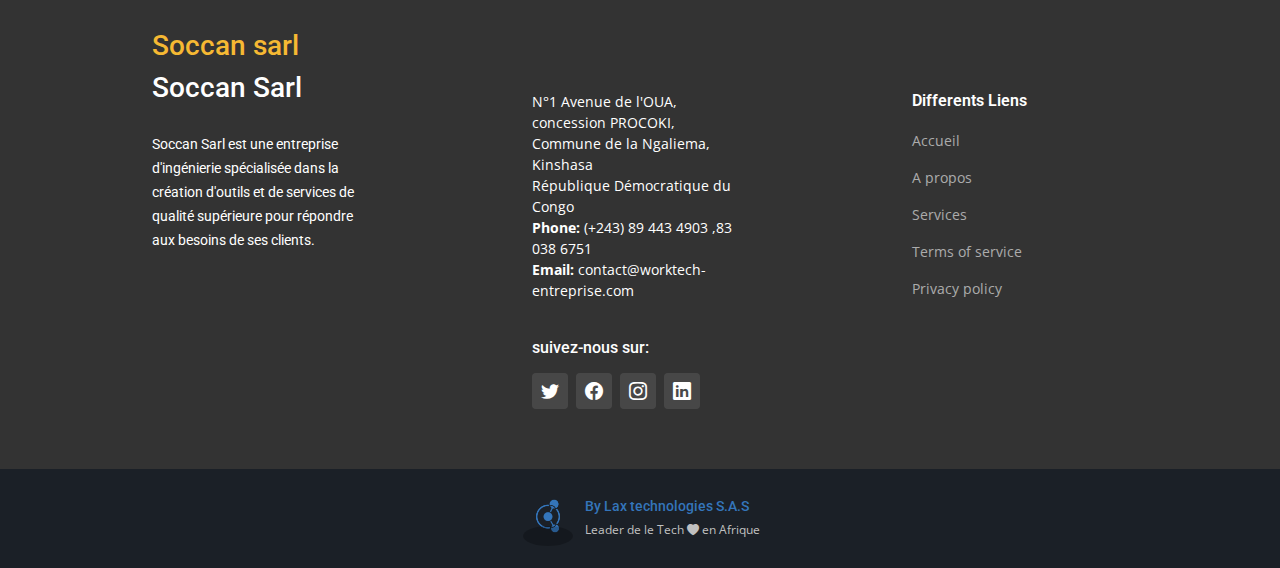
==== commit e0e7c0ef: "upgrade" ====
--- a/about.html
+++ b/about.html
@@ -126,7 +126,7 @@
           <div class="row position-relative">
             <div
               class="col-lg-7 about-img"
-              style="background-image: url(assets/worktech/aboutus.jpg); object-fit: cover; border-radius: 10px;"
+              style="background-image: url(assets/abt.jpg); object-fit: cover; border-radius: 10px;"
             ></div>
 
             <div class="col-lg-7" >
@@ -191,32 +191,32 @@
             <div class="col-lg-3 col-md-6">
               <div class="stats-item d-flex align-items-center w-100 h-100">
                 <i class="bi bi-emoji-smile color-blue flex-shrink-0"></i>
-                <div>
-                  <span
-                    data-purecounter-start="0"
-                    data-purecounter-end="232"
-                    data-purecounter-duration="1"
-                    class="purecounter"
-                  ></span>
-                  <p>Clients Satisfaits</p>
-                </div>
-              </div>
-            </div>
-            <!-- End Stats Item -->
-
-            <div class="col-lg-3 col-md-6">
-              <div class="stats-item d-flex align-items-center w-100 h-100">
-                <i
-                  class="bi bi-journal-richtext color-orange flex-shrink-0"
-                ></i>
-                <div>
+                <div style="display: flex; flex-direction: row; flex-wrap: wrap;">
+                 <span style="width: 20px;">+</span>
                   <span
                     data-purecounter-start="0"
                     data-purecounter-end="100"
                     data-purecounter-duration="1"
                     class="purecounter"
                   ></span>
-                  <p>Projets</p>
+                  <div><p>Clients Satisfaits</p></div>
+                </div>
+              </div>
+            </div>
+            <!-- End Stats Item -->
+
+            <div class="col-lg-3 col-md-6">
+              <div class="stats-item d-flex align-items-center w-100 h-100">
+                <i class="bi bi-journal-richtext color-orange flex-shrink-0"></i>
+                <div style="display: flex; flex-direction: row; flex-wrap: wrap;">
+                  <span style="width: 20px;">+</span>
+                  <span
+                    data-purecounter-start="0"
+                    data-purecounter-end="100"
+                    data-purecounter-duration="1"
+                    class="purecounter"
+                  ></span>
+                  <div><p>Projets Realisés*</p></div>
                 </div>
               </div>
             </div>
@@ -225,7 +225,8 @@
             <div class="col-lg-3 col-md-6">
               <div class="stats-item d-flex align-items-center w-100 h-100">
                 <i class="bi bi-headset color-green flex-shrink-0"></i>
-                <div>
+                <div style="display: flex; flex-direction: row; flex-wrap: wrap;">
+                  <span style="width: 20px;">+</span>
                   <span
                     data-purecounter-start="0"
                     data-purecounter-end="1463"
@@ -241,14 +242,15 @@
             <div class="col-lg-3 col-md-6">
               <div class="stats-item d-flex align-items-center w-100 h-100">
                 <i class="bi bi-people color-pink flex-shrink-0"></i>
-                <div>
+                <div style="display: flex; flex-direction: row; flex-wrap: wrap;">
+                  <span style="width: 20px;">+</span>
                   <span
                     data-purecounter-start="0"
                     data-purecounter-end="15"
                     data-purecounter-duration="1"
                     class="purecounter"
                   ></span>
-                  <p>Travailleurs acharnés</p>
+                  <div><p>Travailleurs acharnés</p></div>
                 </div>
               </div>
             </div>
@@ -906,10 +908,10 @@
         <div class="row" >
           
           <div class="col-lg-4 col-md-12 col-sm-12 ">
-            <h3 style=" padding-left: 70px;">Worktech Entreprise</h3>
+            <h3 style=" padding-left: 70px;">Soccan Sarl</h3>
             <div class="footer-info" style="padding-right: 70px; padding-left: 70px; padding-top: 20px;">
  
-              <p>Worktech Entreprise est une entreprise d'ingénierie spécialisée 
+              <p>Soccan Sarl est une entreprise d'ingénierie spécialisée 
                 dans la création d'outils et de services de qualité supérieure pour répondre aux besoins de ses clients.</p>
             </div>
         
--- a/assets/css/main.css
+++ b/assets/css/main.css
@@ -16,6 +16,8 @@
   --font-primary: "Roboto", sans-serif;
   --font-secondary: "Work Sans", sans-serif;
 }
+
+
 
 /* Colors */
 :root {
